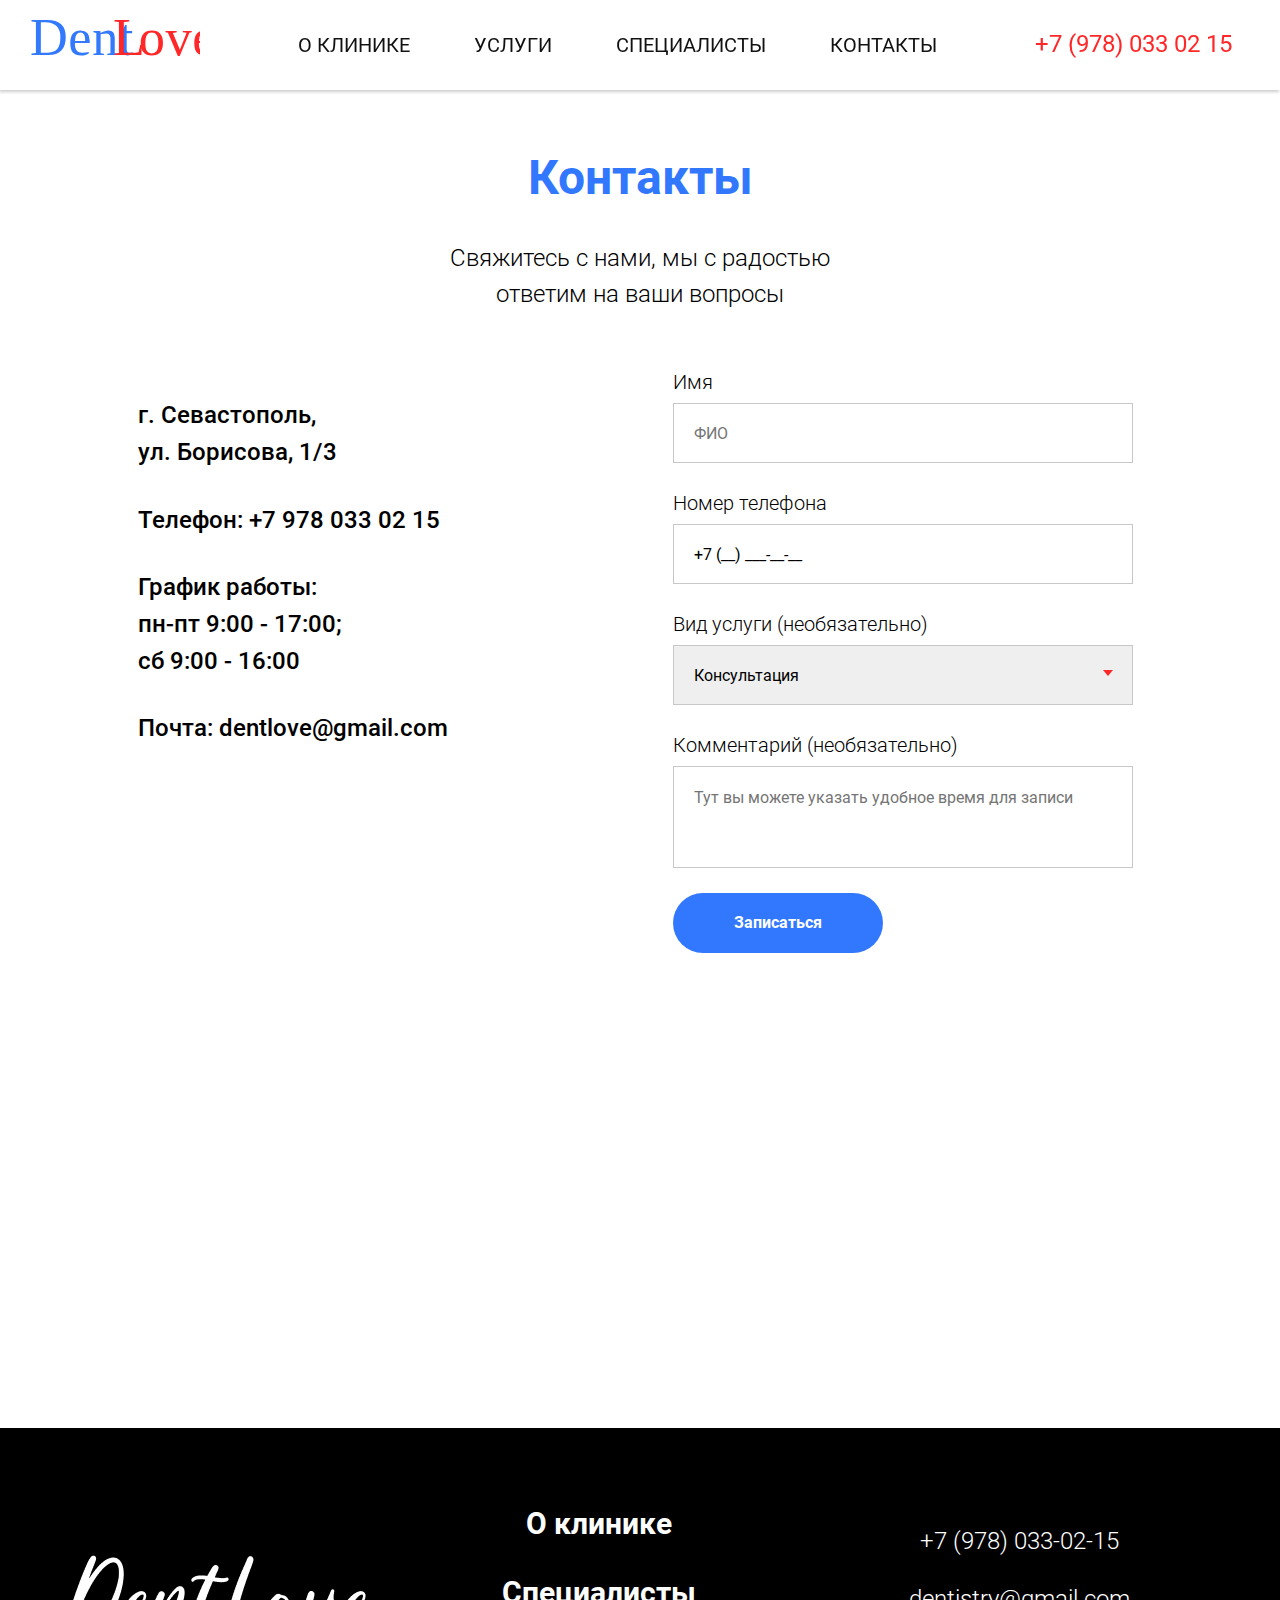
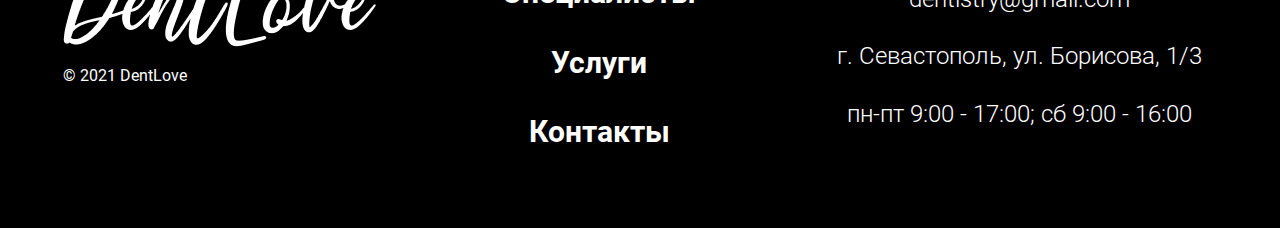
==== contacts.html @ bcb6f421 "добавить страницу с контактами" ====
<!DOCTYPE html>
<html lang="ru">
<head>
  <meta charset="UTF-8">
  <meta http-equiv="X-UA-Compatible" content="IE=edge">
  <meta name="viewport" content="width=device-width, initial-scale=1.0">
  <link rel="shortcut icon" href="./img/favicon.ico" type="image/x-icon">
  <link rel="stylesheet" href="./css/contacts.min.css">
  <title>DentLove</title>
</head>
<body>
  <header class="header">
    <div class="container">
      <div class="logo">
        <a href="./index.html">
          <img class="logo__img" src="./img/logo.svg" alt="ДентЛав логотип">
       </a>
      </div>
      <nav class="navbar">
        <ul class="navbar__list">
          <li class="navbar__item">
            <a class="navbar__link" href="#">О клинике</a>
          </li>
          <li class="navbar__item">
            <a class="navbar__link" href="#">Услуги</a>
          </li>
          <li class="navbar__item">
            <a class="navbar__link" href="./specialist.html">Специалисты</a>
          </li>
          <li class="navbar__item">
            <a class="navbar__link" href="#">Контакты</a>
          </li>
        </ul>
      </nav>
      <div class="phone">
        <a class="phone__link" href="tel:+79780330215">+7 (978) 033 02 15</a>
      </div>
    </div>
  </header>
  <div class="hamburger-menu">
    <input id="menu__toggle" type="checkbox" />
    <label class="menu__btn" for="menu__toggle">
      <span></span>
    </label>

    <ul class="menu__box">
      <li>
        <a class="menu__item" href="#">О клинике</a>
      </li>
      <li>
        <a class="menu__item" href="#">Услуги</a>
      </li>
      <li>
        <a class="menu__item" href="./specialist.html">Специалисты</a>
      </li>
      <li>
        <a class="menu__item" href="#">Контакты</a>
      </li>
    </ul>
  </div>
  <main>
    <section class="contacts">
      <h2 class="section-header contacts__header">Контакты</h2>
      <p class="contacts__description">Свяжитесь с нами, мы с радостью ответим на ваши вопросы</p>

      <div class="container contacts__container">
        <div class="contacts__card card">
          <address class="card__item card__item--address">г. Севастополь, ул. Борисова, 1/3</address>
          <a class="card__item" href="tel:+79780330215">Телефон: +7&nbsp;978&nbsp;033&nbsp;02&nbsp;15</a>
          <p class="card__item card__item--work-time">График работы: пн-пт 9:00 - 17:00; сб 9:00 - 16:00</p>
          <a class="card__item" href="mailto:dentlove@gmail.com">Почта: dentlove@gmail.com</a>
        </div>

        <form action="" class="contacts__form form">
          <label class="form__label">
            Имя

            <input type="text" placeholder="ФИО" class="form__input">
          </label>
          <label class="form__label">
            Номер телефона

            <input
              value="+7 (__) ___-__-__"
              pattern="^\+7(\s+)?\(?(17|25|29|33|44)\)?(\s+)?[0-9]{3}-?[0-9]{2}-?[0-9]{2}$"
              placeholder="Телефон"
              type="tel"
              class="form__input"
            >
          </label>
          <label class="form__label">
            Вид услуги (необязательно)

            <div class="form__input--select__wrapp">
              <select class="form__input form__input--select" name="" id="">
                <option value="">Консультация</option>
                <option value="">Приём терапевта</option>
                <option value="">Удаление зубов</option>
                <option value="">Реставрация зубов</option>
                <option value="">Имплантация зубов</option>
                <option value="">Другое</option>
              </select>
            </div>
          </label>

          <label class="form__label">
            Комментарий (необязательно)

            <textarea placeholder="Тут вы можете указать удобное время для записи" class="form__input form__input--textarea" name="" id="" cols="30" rows="10"></textarea>
          </label>

         <input class="form__submit" type="submit" value="Записаться">
        </form>
      </div>
    </section>

    <div class="map" id="map"></div>
  </main>
  <footer class="footer">
    <div class="footer__logo-container">
      <img class="footer__logo" src="./img/logo-footer.png" alt="">
      <p class="footer__watermark">© 2021 DentLove</p>
    </div>
    <div>
      <nav class="footer__navigation">
        <ul class="footer__navigation-list">
          <li class="footer__navigation-item">
            <a class="footer__navigation-link" href="#">О клинике</a>
          </li>
          <li class="footer__navigation-item">
            <a class="footer__navigation-link" href="./specialist.html">Специалисты</a>
          </li>
          <li class="footer__navigation-item">
            <a class="footer__navigation-link" href="#">Услуги</a>
          </li>
          <li class="footer__navigation-item">
            <a class="footer__navigation-link" href="#">Контакты</a>
          </li>
        </ul>
      </nav>
    </div>
    <div class="footer__contacts-wrapp">
      <a class="footer__contacts-item" href="tel:+79780330215">+7 (978) 033-02-15</a>
      <a class="footer__contacts-item" href="mailto:dentistry@gmail.com">dentistry@gmail.com</a>
      <address class="footer__contacts-item">г. Севастополь, ул. Борисова, 1/3</address>
      <p class="footer__contacts-item">пн-пт 9:00 - 17:00; сб 9:00 - 16:00</p>
    </div>
  </footer>

  <script src="https://api-maps.yandex.ru/2.1/?lang=ru_RU&amp;apikey=d7c8ce9f-a564-4fa6-8f87-3961be836d9d " type="text/javascript"></script>
  <script type="text/javascript">
    var myMap;

// Дождёмся загрузки API и готовности DOM.
    ymaps.ready(init);

    function init () {
        myMap = new ymaps.Map('map', {
            center: [44.589979, 33.505116],
            zoom: 10,
            controls: [],
        }, {
            searchControlProvider: 'yandex#search'
        });
      }
  </script>
</body>
</html>
---- css/contacts.min.css ----
html{line-height:1.15;-webkit-text-size-adjust:100%}body{margin:0}main{display:block}h1{font-size:2em;margin:0.67em 0}hr{-webkit-box-sizing:content-box;box-sizing:content-box;height:0;overflow:visible}pre{font-family:monospace, monospace;font-size:1em}a{background-color:transparent}abbr[title]{border-bottom:none;text-decoration:underline;-webkit-text-decoration:underline dotted;text-decoration:underline dotted}b,strong{font-weight:bolder}code,kbd,samp{font-family:monospace, monospace;font-size:1em}small{font-size:80%}sub,sup{font-size:75%;line-height:0;position:relative;vertical-align:baseline}sub{bottom:-0.25em}sup{top:-0.5em}img{border-style:none}button,input,optgroup,select,textarea{font-family:inherit;font-size:100%;line-height:1.15;margin:0}button,input{overflow:visible}button,select{text-transform:none}button,[type="button"],[type="reset"],[type="submit"]{-webkit-appearance:button}button::-moz-focus-inner,[type="button"]::-moz-focus-inner,[type="reset"]::-moz-focus-inner,[type="submit"]::-moz-focus-inner{border-style:none;padding:0}button:-moz-focusring,[type="button"]:-moz-focusring,[type="reset"]:-moz-focusring,[type="submit"]:-moz-focusring{outline:1px dotted ButtonText}fieldset{padding:0.35em 0.75em 0.625em}legend{-webkit-box-sizing:border-box;box-sizing:border-box;color:inherit;display:table;max-width:100%;padding:0;white-space:normal}progress{vertical-align:baseline}textarea{overflow:auto}[type="checkbox"],[type="radio"]{-webkit-box-sizing:border-box;box-sizing:border-box;padding:0}[type="number"]::-webkit-inner-spin-button,[type="number"]::-webkit-outer-spin-button{height:auto}[type="search"]{-webkit-appearance:textfield;outline-offset:-2px}[type="search"]::-webkit-search-decoration{-webkit-appearance:none}::-webkit-file-upload-button{-webkit-appearance:button;font:inherit}details{display:block}summary{display:list-item}template{display:none}[hidden]{display:none}@font-face{font-family:'Roboto';src:url("../fonts/Roboto-MediumItalic.eot");src:local("Roboto Medium Italic"),local("Roboto-MediumItalic"),url("../fonts/Roboto-MediumItalic.eot?#iefix") format("embedded-opentype"),url("../fonts/Roboto-MediumItalic.woff") format("woff"),url("../fonts/Roboto-MediumItalic.ttf") format("truetype");font-weight:500;font-style:italic}@font-face{font-family:'Roboto';src:url("../fonts/Roboto-Italic.eot");src:local("Roboto Italic"),local("Roboto-Italic"),url("../fonts/Roboto-Italic.eot?#iefix") format("embedded-opentype"),url("../fonts/Roboto-Italic.woff") format("woff"),url("../fonts/Roboto-Italic.ttf") format("truetype");font-weight:normal;font-style:italic}@font-face{font-family:'Roboto';src:url("../fonts/Roboto-Bold.eot");src:local("Roboto Bold"),local("Roboto-Bold"),url("../fonts/Roboto-Bold.eot?#iefix") format("embedded-opentype"),url("../fonts/Roboto-Bold.woff") format("woff"),url("../fonts/Roboto-Bold.ttf") format("truetype");font-weight:bold;font-style:normal}@font-face{font-family:'Roboto';src:url("../fonts/Roboto-Regular.eot");src:local("Roboto"),local("Roboto-Regular"),url("../fonts/Roboto-Regular.eot?#iefix") format("embedded-opentype"),url("../fonts/Roboto-Regular.woff") format("woff"),url("../fonts/Roboto-Regular.ttf") format("truetype");font-weight:normal;font-style:normal}@font-face{font-family:'Roboto';src:url("../fonts/Roboto-Medium.eot");src:local("Roboto Medium"),local("Roboto-Medium"),url("../fonts/Roboto-Medium.eot?#iefix") format("embedded-opentype"),url("../fonts/Roboto-Medium.woff") format("woff"),url("../fonts/Roboto-Medium.ttf") format("truetype");font-weight:500;font-style:normal}@font-face{font-family:'Roboto';src:url("../fonts/Roboto-BoldItalic.eot");src:local("Roboto Bold Italic"),local("Roboto-BoldItalic"),url("../fonts/Roboto-BoldItalic.eot?#iefix") format("embedded-opentype"),url("../fonts/Roboto-BoldItalic.woff") format("woff"),url("../fonts/Roboto-BoldItalic.ttf") format("truetype");font-weight:bold;font-style:italic}@font-face{font-family:'Roboto';src:url("../fonts/Roboto-ThinItalic.eot");src:local("Roboto Thin Italic"),local("Roboto-ThinItalic"),url("../fonts/Roboto-ThinItalic.eot?#iefix") format("embedded-opentype"),url("../fonts/Roboto-ThinItalic.woff") format("woff"),url("../fonts/Roboto-ThinItalic.ttf") format("truetype");font-weight:100;font-style:italic}@font-face{font-family:'Roboto';src:url("../fonts/Roboto-Black.eot");src:local("Roboto Black"),local("Roboto-Black"),url("../fonts/Roboto-Black.eot?#iefix") format("embedded-opentype"),url("../fonts/Roboto-Black.woff") format("woff"),url("../fonts/Roboto-Black.ttf") format("truetype");font-weight:900;font-style:normal}@font-face{font-family:'Roboto';src:url("../fonts/Roboto-Light.eot");src:local("Roboto Light"),local("Roboto-Light"),url("../fonts/Roboto-Light.eot?#iefix") format("embedded-opentype"),url("../fonts/Roboto-Light.woff") format("woff"),url("../fonts/Roboto-Light.ttf") format("truetype");font-weight:300;font-style:normal}@font-face{font-family:'Roboto';src:url("../fonts/Roboto-LightItalic.eot");src:local("Roboto Light Italic"),local("Roboto-LightItalic"),url("../fonts/Roboto-LightItalic.eot?#iefix") format("embedded-opentype"),url("../fonts/Roboto-LightItalic.woff") format("woff"),url("../fonts/Roboto-LightItalic.ttf") format("truetype");font-weight:300;font-style:italic}@font-face{font-family:'Roboto';src:url("../fonts/Roboto-BlackItalic.eot");src:local("Roboto Black Italic"),local("Roboto-BlackItalic"),url("../fonts/Roboto-BlackItalic.eot?#iefix") format("embedded-opentype"),url("../fonts/Roboto-BlackItalic.woff") format("woff"),url("../fonts/Roboto-BlackItalic.ttf") format("truetype");font-weight:900;font-style:italic}@font-face{font-family:'Roboto';src:url("../fonts/Roboto-Thin.eot");src:local("Roboto Thin"),local("Roboto-Thin"),url("../fonts/Roboto-Thin.eot?#iefix") format("embedded-opentype"),url("../fonts/Roboto-Thin.woff") format("woff"),url("../fonts/Roboto-Thin.ttf") format("truetype");font-weight:100;font-style:normal}body{font-family:'Roboto', sans-serif}*{-webkit-box-sizing:border-box;box-sizing:border-box}.container{max-width:1220px;margin:auto}.section-header{font-size:48px;text-align:center;margin:0}@media (max-width: 400px){.section-header{font-size:40px}}.header{position:fixed;top:0;background-color:#fff;width:100%;height:90px;padding:0 10px;-webkit-box-shadow:-1px 2px 3px rgba(0,0,0,0.2);box-shadow:-1px 2px 3px rgba(0,0,0,0.2);z-index:100}.header .container{display:-webkit-box;display:-ms-flexbox;display:flex;-webkit-box-align:center;-ms-flex-align:center;align-items:center;-webkit-box-pack:justify;-ms-flex-pack:justify;justify-content:space-between;height:100%}.hamburger-menu{display:none}.logo__img{width:170px}.navbar{max-width:640px;width:100%;margin:0px 10px}.navbar__list{padding:0;display:-webkit-box;display:-ms-flexbox;display:flex;list-style:none;-webkit-box-pack:justify;-ms-flex-pack:justify;justify-content:space-between}.navbar__link{color:#111111;font-size:20px;text-transform:uppercase;text-decoration:none}.navbar__link:hover{-webkit-transition:color .2s;transition:color .2s;color:#ff2727}.phone{min-width:215px}.phone__link{text-decoration:none;font-size:24px;color:#ff2727}@media (max-width: 940px){.header .navbar__link{font-size:18px}.header .phone{text-align:center}.header .phone__link{font-size:18px}}@media (max-width: 860px){.header{display:none}.hamburger-menu{display:block;z-index:100}#menu__toggle{opacity:0}#menu__toggle:checked ~ .menu__btn>span{-webkit-transform:rotate(45deg);transform:rotate(45deg)}#menu__toggle:checked ~ .menu__btn>span::before{top:0;-webkit-transform:rotate(0);transform:rotate(0)}#menu__toggle:checked ~ .menu__btn>span::after{top:0;-webkit-transform:rotate(90deg);transform:rotate(90deg)}#menu__toggle:checked ~ .menu__box{visibility:visible;left:0}.menu__btn{display:-webkit-box;display:-ms-flexbox;display:flex;-webkit-box-align:center;-ms-flex-align:center;align-items:center;-webkit-box-pack:center;-ms-flex-pack:center;justify-content:center;position:fixed;top:20px;left:20px;width:40px;height:40px;cursor:pointer;z-index:101;background-color:#f5f5f5;border-radius:100%}.menu__btn>span,.menu__btn>span::before,.menu__btn>span::after{display:block;position:absolute;width:22px;height:2px;background-color:#616161;-webkit-transition-duration:.25s;transition-duration:.25s}.menu__btn>span::before{content:'';top:-8px}.menu__btn>span::after{content:'';top:8px}.menu__box{display:block;position:fixed;visibility:hidden;top:0;left:-100%;width:300px;height:100%;margin:0;padding:80px 0;list-style:none;background-color:#f5f5f5;-webkit-box-shadow:1px 0px 6px rgba(0,0,0,0.2);box-shadow:1px 0px 6px rgba(0,0,0,0.2);-webkit-transition-duration:.25s;transition-duration:.25s;z-index:100}.menu__item{display:block;padding:12px 24px;color:#333;font-family:'Roboto', sans-serif;font-size:20px;font-weight:600;text-decoration:none;-webkit-transition-duration:.25s;transition-duration:.25s}.menu__item:hover{color:#ff2727}}.contacts{padding-top:150px;padding-bottom:90px}.contacts__header{color:#3278ff}.contacts__description{text-align:center;max-width:400px;font-weight:300;font-size:24px;line-height:1.5;margin:35px auto}.contacts__container{display:-webkit-box;display:-ms-flexbox;display:flex;-ms-flex-pack:distribute;justify-content:space-around;-ms-flex-wrap:wrap;flex-wrap:wrap;margin-top:55px}.contacts .card{max-width:330px;padding:0px 10px}.contacts .card__item{text-decoration:none;color:#000;font-weight:500;font-style:normal;line-height:1.55;font-size:24px;display:block;margin-top:30px}.contacts .card__item--address{max-width:200px}.contacts .card__item--work-time{max-width:210px}.contacts .form{display:-webkit-box;display:-ms-flexbox;display:flex;-webkit-box-orient:vertical;-webkit-box-direction:normal;-ms-flex-direction:column;flex-direction:column;max-width:460px;width:100%;margin-left:20px;margin-right:20px}.contacts .form__label{display:-webkit-box;display:-ms-flexbox;display:flex;-webkit-box-orient:vertical;-webkit-box-direction:normal;-ms-flex-direction:column;flex-direction:column;margin-bottom:25px;font-size:20px;line-height:1.55;font-weight:300}.contacts .form__input{height:60px;padding:0 20px;font-size:16px;line-height:1.33;width:100%;border:1px solid #c7c7c7;margin-top:5px}.contacts .form__input:focus{outline-color:#3278ff}.contacts .form__input--select{cursor:pointer;-webkit-appearance:none;-moz-appearance:none;appearance:none}.contacts .form__input--select__wrapp{width:100%;position:relative}.contacts .form__input--select__wrapp::after{content:' ';width:0;height:0;border-style:solid;border-width:6px 5px 0 5px;border-color:#000 transparent transparent transparent;position:absolute;right:20px;top:0;bottom:0;margin:auto;pointer-events:none;border-top-color:#ff2727}.contacts .form__input--textarea{height:102px;resize:none;padding:20px}.contacts .form__submit{height:60px;border:0 none;font-size:16px;padding-left:60px;padding-right:60px;font-weight:700;width:210px;cursor:pointer;margin:0;outline-color:#ff2727;color:#ffffff;background-color:#3278ff;border-radius:30px}.contacts .form__submit:hover{-webkit-transition:all .5s ease;transition:all .5s ease;background-color:#266dfc}@media (max-width: 860px){.contacts{padding-top:60px}}@media (max-width: 827px){.contacts .card{display:-webkit-box;display:-ms-flexbox;display:flex;-webkit-box-orient:vertical;-webkit-box-direction:normal;-ms-flex-direction:column;flex-direction:column;-webkit-box-align:center;-ms-flex-align:center;align-items:center;-webkit-box-pack:center;-ms-flex-pack:center;justify-content:center;margin-bottom:30px}.contacts .card__item{margin-top:12px}}@media (max-width: 410px){.contacts{padding-bottom:60px}.contacts .card__item{font-size:22px;text-align:center}.contacts .card__item--address{max-width:185px}.contacts .card__item--work-time{max-width:200px}.contacts .form__label{font-size:18px}.contacts .form__submit{width:100%}}.map{width:100%;height:385px}.enroll{padding-top:90px;padding-bottom:90px;background-color:#3278ff;display:-webkit-box;display:-ms-flexbox;display:flex;-webkit-box-orient:vertical;-webkit-box-direction:normal;-ms-flex-direction:column;flex-direction:column;-webkit-box-pack:center;-ms-flex-pack:center;justify-content:center;-webkit-box-align:center;-ms-flex-align:center;align-items:center}.enroll .section-header{color:white}.enroll__description{color:white;display:inline-block;max-width:550px;font-size:24px;font-weight:300;line-height:1.5;text-align:center}.enroll__form{display:-webkit-box;display:-ms-flexbox;display:flex;-webkit-box-align:center;-ms-flex-align:center;align-items:center;-webkit-box-orient:vertical;-webkit-box-direction:normal;-ms-flex-direction:column;flex-direction:column;-webkit-box-pack:center;-ms-flex-pack:center;justify-content:center;margin-top:30px}.enroll__form-item{margin-bottom:25px;width:100%;padding:20px 20px 20px 20px;border:none;width:880px}.enroll__form-item:focus{outline-color:#ff2727}.enroll__form-item::-webkit-input-placeholder{color:#B3B3B3}.enroll__form-item:-ms-input-placeholder{color:#B3B3B3}.enroll__form-item::-ms-input-placeholder{color:#B3B3B3}.enroll__form-item::placeholder{color:#B3B3B3}.enroll__form__select{cursor:pointer;position:relative;-webkit-appearance:none;-moz-appearance:none;appearance:none;margin:0}.enroll__form__select-wrapp{width:100%;position:relative;margin-bottom:20px}.enroll__form__select-wrapp::after{content:' ';width:0;height:0;border-style:solid;border-width:6px 5px 0 5px;border-color:#000 transparent transparent transparent;position:absolute;right:20px;top:0;bottom:0;margin:auto;pointer-events:none;border-top-color:#ff2727}.enroll__form__textarea{resize:none}.enroll__form__submit{color:#ffffff;background-color:#ff2727;width:200px;height:60px;display:-webkit-box;display:-ms-flexbox;display:flex;-webkit-box-align:center;-ms-flex-align:center;align-items:center;-webkit-box-pack:center;-ms-flex-pack:center;justify-content:center;border:none;border-radius:7px;font-weight:700;cursor:pointer;margin:20px 0}.enroll__form__police{font-size:18px;font-weight:300;color:#fff;line-height:1.55;display:inline-block;width:600px;text-align:center}@media (max-width: 930px){.enroll__description{font-size:20px}.enroll__form{padding:0 30px}.enroll__form-item{width:100%}}@media (max-width: 670px){.enroll__form{max-width:100%}.enroll__form__police{display:inline;padding:0 20px;text-align:center;width:100%}}@media (max-width: 530px){.enroll{padding-top:40px;padding-bottom:40px}.enroll__description{font-size:18px;text-align:center;padding:0 20px}.enroll__form__police{font-size:16px}.enroll__form__submit{width:100%}}.footer{min-height:400px;width:100%;background-color:#000;color:#fff;display:-webkit-box;display:-ms-flexbox;display:flex;-webkit-box-align:center;-ms-flex-align:center;align-items:center;-ms-flex-pack:distribute;justify-content:space-around;-ms-flex-wrap:wrap;flex-wrap:wrap;padding:30px 0}.footer__navigation-list{padding:0;list-style:none;font-size:30px;font-weight:700;text-align:center}.footer__navigation-link{text-decoration:none;color:#fff}.footer__navigation-item{margin-bottom:35px}.footer__navigation-item:last-child{margin-bottom:0px}.footer__contacts-wrapp{display:-webkit-box;display:-ms-flexbox;display:flex;-webkit-box-orient:vertical;-webkit-box-direction:normal;-ms-flex-direction:column;flex-direction:column;-webkit-box-align:center;-ms-flex-align:center;align-items:center;-webkit-box-pack:center;-ms-flex-pack:center;justify-content:center}.footer__contacts-item{margin:15px;color:#fff;text-decoration:none;font-size:24px;font-weight:300;font-style:normal}@media (max-width: 940px){.footer{-webkit-box-orient:vertical;-webkit-box-direction:reverse;-ms-flex-direction:column-reverse;flex-direction:column-reverse}.footer__logo-container{text-align:center}.footer__logo{width:300px}}@media (max-width: 430px){.footer__contacts-item{text-align:center;font-size:20px}.footer__navigation-list{font-size:25px;margin:20px 0}.footer__logo{width:100%;padding:0 20px;padding-top:20px}}
/*# sourceMappingURL=contacts.min.css.map */
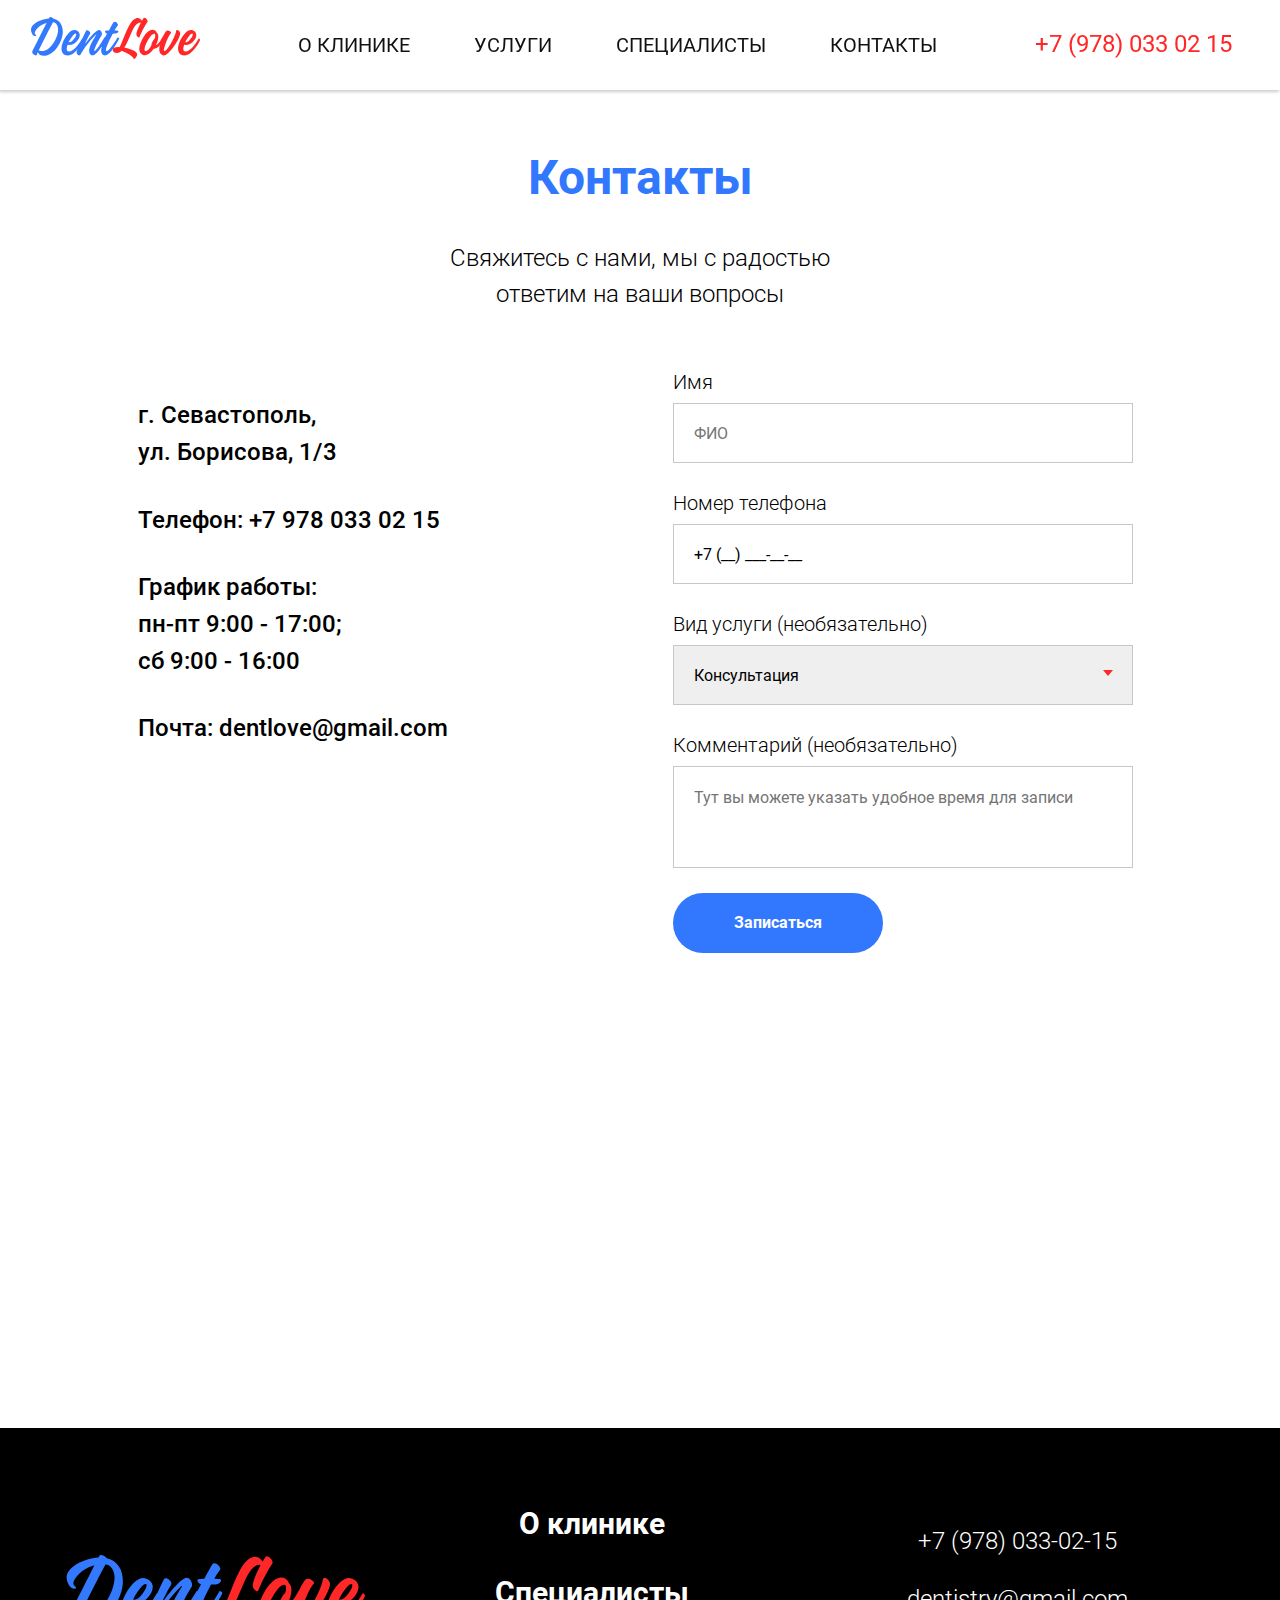
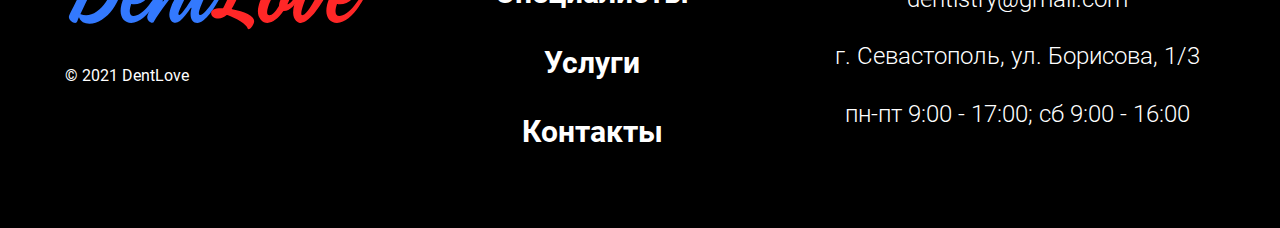
==== commit f3848d29: "поменять логотип" ====
--- a/contacts.html
+++ b/contacts.html
@@ -6,7 +6,7 @@
   <meta name="viewport" content="width=device-width, initial-scale=1.0">
   <link rel="shortcut icon" href="./img/favicon.ico" type="image/x-icon">
   <link rel="stylesheet" href="./css/contacts.min.css">
-  <title>DentLove</title>
+  <title>Контакты</title>
 </head>
 <body>
   <header class="header">
@@ -19,16 +19,16 @@
       <nav class="navbar">
         <ul class="navbar__list">
           <li class="navbar__item">
-            <a class="navbar__link" href="#">О клинике</a>
+            <a class="navbar__link" href="./service.html#about-us">О клинике</a>
           </li>
           <li class="navbar__item">
-            <a class="navbar__link" href="#">Услуги</a>
+            <a class="navbar__link" href="./service.html">Услуги</a>
           </li>
           <li class="navbar__item">
             <a class="navbar__link" href="./specialist.html">Специалисты</a>
           </li>
           <li class="navbar__item">
-            <a class="navbar__link" href="#">Контакты</a>
+            <a class="navbar__link" href="./contacts.html">Контакты</a>
           </li>
         </ul>
       </nav>
@@ -45,16 +45,16 @@
 
     <ul class="menu__box">
       <li>
-        <a class="menu__item" href="#">О клинике</a>
+        <a class="menu__item" href="./service.html#about-us">О клинике</a>
       </li>
       <li>
-        <a class="menu__item" href="#">Услуги</a>
+        <a class="menu__item" href="./service.html">Услуги</a>
       </li>
       <li>
         <a class="menu__item" href="./specialist.html">Специалисты</a>
       </li>
       <li>
-        <a class="menu__item" href="#">Контакты</a>
+        <a class="menu__item" href="./contacts.html">Контакты</a>
       </li>
     </ul>
   </div>
@@ -118,23 +118,23 @@
   </main>
   <footer class="footer">
     <div class="footer__logo-container">
-      <img class="footer__logo" src="./img/logo-footer.png" alt="">
+      <img class="footer__logo" src="./img/logo.svg" alt="">
       <p class="footer__watermark">© 2021 DentLove</p>
     </div>
     <div>
       <nav class="footer__navigation">
         <ul class="footer__navigation-list">
           <li class="footer__navigation-item">
-            <a class="footer__navigation-link" href="#">О клинике</a>
+            <a class="footer__navigation-link" href="./service.html#about-us">О клинике</a>
           </li>
           <li class="footer__navigation-item">
             <a class="footer__navigation-link" href="./specialist.html">Специалисты</a>
           </li>
           <li class="footer__navigation-item">
-            <a class="footer__navigation-link" href="#">Услуги</a>
+            <a class="footer__navigation-link" href="./service.html">Услуги</a>
           </li>
           <li class="footer__navigation-item">
-            <a class="footer__navigation-link" href="#">Контакты</a>
+            <a class="footer__navigation-link" href="./contacts.html">Контакты</a>
           </li>
         </ul>
       </nav>
--- a/css/contacts.min.css
+++ b/css/contacts.min.css
@@ -1,2 +1,2 @@
-html{line-height:1.15;-webkit-text-size-adjust:100%}body{margin:0}main{display:block}h1{font-size:2em;margin:0.67em 0}hr{-webkit-box-sizing:content-box;box-sizing:content-box;height:0;overflow:visible}pre{font-family:monospace, monospace;font-size:1em}a{background-color:transparent}abbr[title]{border-bottom:none;text-decoration:underline;-webkit-text-decoration:underline dotted;text-decoration:underline dotted}b,strong{font-weight:bolder}code,kbd,samp{font-family:monospace, monospace;font-size:1em}small{font-size:80%}sub,sup{font-size:75%;line-height:0;position:relative;vertical-align:baseline}sub{bottom:-0.25em}sup{top:-0.5em}img{border-style:none}button,input,optgroup,select,textarea{font-family:inherit;font-size:100%;line-height:1.15;margin:0}button,input{overflow:visible}button,select{text-transform:none}button,[type="button"],[type="reset"],[type="submit"]{-webkit-appearance:button}button::-moz-focus-inner,[type="button"]::-moz-focus-inner,[type="reset"]::-moz-focus-inner,[type="submit"]::-moz-focus-inner{border-style:none;padding:0}button:-moz-focusring,[type="button"]:-moz-focusring,[type="reset"]:-moz-focusring,[type="submit"]:-moz-focusring{outline:1px dotted ButtonText}fieldset{padding:0.35em 0.75em 0.625em}legend{-webkit-box-sizing:border-box;box-sizing:border-box;color:inherit;display:table;max-width:100%;padding:0;white-space:normal}progress{vertical-align:baseline}textarea{overflow:auto}[type="checkbox"],[type="radio"]{-webkit-box-sizing:border-box;box-sizing:border-box;padding:0}[type="number"]::-webkit-inner-spin-button,[type="number"]::-webkit-outer-spin-button{height:auto}[type="search"]{-webkit-appearance:textfield;outline-offset:-2px}[type="search"]::-webkit-search-decoration{-webkit-appearance:none}::-webkit-file-upload-button{-webkit-appearance:button;font:inherit}details{display:block}summary{display:list-item}template{display:none}[hidden]{display:none}@font-face{font-family:'Roboto';src:url("../fonts/Roboto-MediumItalic.eot");src:local("Roboto Medium Italic"),local("Roboto-MediumItalic"),url("../fonts/Roboto-MediumItalic.eot?#iefix") format("embedded-opentype"),url("../fonts/Roboto-MediumItalic.woff") format("woff"),url("../fonts/Roboto-MediumItalic.ttf") format("truetype");font-weight:500;font-style:italic}@font-face{font-family:'Roboto';src:url("../fonts/Roboto-Italic.eot");src:local("Roboto Italic"),local("Roboto-Italic"),url("../fonts/Roboto-Italic.eot?#iefix") format("embedded-opentype"),url("../fonts/Roboto-Italic.woff") format("woff"),url("../fonts/Roboto-Italic.ttf") format("truetype");font-weight:normal;font-style:italic}@font-face{font-family:'Roboto';src:url("../fonts/Roboto-Bold.eot");src:local("Roboto Bold"),local("Roboto-Bold"),url("../fonts/Roboto-Bold.eot?#iefix") format("embedded-opentype"),url("../fonts/Roboto-Bold.woff") format("woff"),url("../fonts/Roboto-Bold.ttf") format("truetype");font-weight:bold;font-style:normal}@font-face{font-family:'Roboto';src:url("../fonts/Roboto-Regular.eot");src:local("Roboto"),local("Roboto-Regular"),url("../fonts/Roboto-Regular.eot?#iefix") format("embedded-opentype"),url("../fonts/Roboto-Regular.woff") format("woff"),url("../fonts/Roboto-Regular.ttf") format("truetype");font-weight:normal;font-style:normal}@font-face{font-family:'Roboto';src:url("../fonts/Roboto-Medium.eot");src:local("Roboto Medium"),local("Roboto-Medium"),url("../fonts/Roboto-Medium.eot?#iefix") format("embedded-opentype"),url("../fonts/Roboto-Medium.woff") format("woff"),url("../fonts/Roboto-Medium.ttf") format("truetype");font-weight:500;font-style:normal}@font-face{font-family:'Roboto';src:url("../fonts/Roboto-BoldItalic.eot");src:local("Roboto Bold Italic"),local("Roboto-BoldItalic"),url("../fonts/Roboto-BoldItalic.eot?#iefix") format("embedded-opentype"),url("../fonts/Roboto-BoldItalic.woff") format("woff"),url("../fonts/Roboto-BoldItalic.ttf") format("truetype");font-weight:bold;font-style:italic}@font-face{font-family:'Roboto';src:url("../fonts/Roboto-ThinItalic.eot");src:local("Roboto Thin Italic"),local("Roboto-ThinItalic"),url("../fonts/Roboto-ThinItalic.eot?#iefix") format("embedded-opentype"),url("../fonts/Roboto-ThinItalic.woff") format("woff"),url("../fonts/Roboto-ThinItalic.ttf") format("truetype");font-weight:100;font-style:italic}@font-face{font-family:'Roboto';src:url("../fonts/Roboto-Black.eot");src:local("Roboto Black"),local("Roboto-Black"),url("../fonts/Roboto-Black.eot?#iefix") format("embedded-opentype"),url("../fonts/Roboto-Black.woff") format("woff"),url("../fonts/Roboto-Black.ttf") format("truetype");font-weight:900;font-style:normal}@font-face{font-family:'Roboto';src:url("../fonts/Roboto-Light.eot");src:local("Roboto Light"),local("Roboto-Light"),url("../fonts/Roboto-Light.eot?#iefix") format("embedded-opentype"),url("../fonts/Roboto-Light.woff") format("woff"),url("../fonts/Roboto-Light.ttf") format("truetype");font-weight:300;font-style:normal}@font-face{font-family:'Roboto';src:url("../fonts/Roboto-LightItalic.eot");src:local("Roboto Light Italic"),local("Roboto-LightItalic"),url("../fonts/Roboto-LightItalic.eot?#iefix") format("embedded-opentype"),url("../fonts/Roboto-LightItalic.woff") format("woff"),url("../fonts/Roboto-LightItalic.ttf") format("truetype");font-weight:300;font-style:italic}@font-face{font-family:'Roboto';src:url("../fonts/Roboto-BlackItalic.eot");src:local("Roboto Black Italic"),local("Roboto-BlackItalic"),url("../fonts/Roboto-BlackItalic.eot?#iefix") format("embedded-opentype"),url("../fonts/Roboto-BlackItalic.woff") format("woff"),url("../fonts/Roboto-BlackItalic.ttf") format("truetype");font-weight:900;font-style:italic}@font-face{font-family:'Roboto';src:url("../fonts/Roboto-Thin.eot");src:local("Roboto Thin"),local("Roboto-Thin"),url("../fonts/Roboto-Thin.eot?#iefix") format("embedded-opentype"),url("../fonts/Roboto-Thin.woff") format("woff"),url("../fonts/Roboto-Thin.ttf") format("truetype");font-weight:100;font-style:normal}body{font-family:'Roboto', sans-serif}*{-webkit-box-sizing:border-box;box-sizing:border-box}.container{max-width:1220px;margin:auto}.section-header{font-size:48px;text-align:center;margin:0}@media (max-width: 400px){.section-header{font-size:40px}}.header{position:fixed;top:0;background-color:#fff;width:100%;height:90px;padding:0 10px;-webkit-box-shadow:-1px 2px 3px rgba(0,0,0,0.2);box-shadow:-1px 2px 3px rgba(0,0,0,0.2);z-index:100}.header .container{display:-webkit-box;display:-ms-flexbox;display:flex;-webkit-box-align:center;-ms-flex-align:center;align-items:center;-webkit-box-pack:justify;-ms-flex-pack:justify;justify-content:space-between;height:100%}.hamburger-menu{display:none}.logo__img{width:170px}.navbar{max-width:640px;width:100%;margin:0px 10px}.navbar__list{padding:0;display:-webkit-box;display:-ms-flexbox;display:flex;list-style:none;-webkit-box-pack:justify;-ms-flex-pack:justify;justify-content:space-between}.navbar__link{color:#111111;font-size:20px;text-transform:uppercase;text-decoration:none}.navbar__link:hover{-webkit-transition:color .2s;transition:color .2s;color:#ff2727}.phone{min-width:215px}.phone__link{text-decoration:none;font-size:24px;color:#ff2727}@media (max-width: 940px){.header .navbar__link{font-size:18px}.header .phone{text-align:center}.header .phone__link{font-size:18px}}@media (max-width: 860px){.header{display:none}.hamburger-menu{display:block;z-index:100}#menu__toggle{opacity:0}#menu__toggle:checked ~ .menu__btn>span{-webkit-transform:rotate(45deg);transform:rotate(45deg)}#menu__toggle:checked ~ .menu__btn>span::before{top:0;-webkit-transform:rotate(0);transform:rotate(0)}#menu__toggle:checked ~ .menu__btn>span::after{top:0;-webkit-transform:rotate(90deg);transform:rotate(90deg)}#menu__toggle:checked ~ .menu__box{visibility:visible;left:0}.menu__btn{display:-webkit-box;display:-ms-flexbox;display:flex;-webkit-box-align:center;-ms-flex-align:center;align-items:center;-webkit-box-pack:center;-ms-flex-pack:center;justify-content:center;position:fixed;top:20px;left:20px;width:40px;height:40px;cursor:pointer;z-index:101;background-color:#f5f5f5;border-radius:100%}.menu__btn>span,.menu__btn>span::before,.menu__btn>span::after{display:block;position:absolute;width:22px;height:2px;background-color:#616161;-webkit-transition-duration:.25s;transition-duration:.25s}.menu__btn>span::before{content:'';top:-8px}.menu__btn>span::after{content:'';top:8px}.menu__box{display:block;position:fixed;visibility:hidden;top:0;left:-100%;width:300px;height:100%;margin:0;padding:80px 0;list-style:none;background-color:#f5f5f5;-webkit-box-shadow:1px 0px 6px rgba(0,0,0,0.2);box-shadow:1px 0px 6px rgba(0,0,0,0.2);-webkit-transition-duration:.25s;transition-duration:.25s;z-index:100}.menu__item{display:block;padding:12px 24px;color:#333;font-family:'Roboto', sans-serif;font-size:20px;font-weight:600;text-decoration:none;-webkit-transition-duration:.25s;transition-duration:.25s}.menu__item:hover{color:#ff2727}}.contacts{padding-top:150px;padding-bottom:90px}.contacts__header{color:#3278ff}.contacts__description{text-align:center;max-width:400px;font-weight:300;font-size:24px;line-height:1.5;margin:35px auto}.contacts__container{display:-webkit-box;display:-ms-flexbox;display:flex;-ms-flex-pack:distribute;justify-content:space-around;-ms-flex-wrap:wrap;flex-wrap:wrap;margin-top:55px}.contacts .card{max-width:330px;padding:0px 10px}.contacts .card__item{text-decoration:none;color:#000;font-weight:500;font-style:normal;line-height:1.55;font-size:24px;display:block;margin-top:30px}.contacts .card__item--address{max-width:200px}.contacts .card__item--work-time{max-width:210px}.contacts .form{display:-webkit-box;display:-ms-flexbox;display:flex;-webkit-box-orient:vertical;-webkit-box-direction:normal;-ms-flex-direction:column;flex-direction:column;max-width:460px;width:100%;margin-left:20px;margin-right:20px}.contacts .form__label{display:-webkit-box;display:-ms-flexbox;display:flex;-webkit-box-orient:vertical;-webkit-box-direction:normal;-ms-flex-direction:column;flex-direction:column;margin-bottom:25px;font-size:20px;line-height:1.55;font-weight:300}.contacts .form__input{height:60px;padding:0 20px;font-size:16px;line-height:1.33;width:100%;border:1px solid #c7c7c7;margin-top:5px}.contacts .form__input:focus{outline-color:#3278ff}.contacts .form__input--select{cursor:pointer;-webkit-appearance:none;-moz-appearance:none;appearance:none}.contacts .form__input--select__wrapp{width:100%;position:relative}.contacts .form__input--select__wrapp::after{content:' ';width:0;height:0;border-style:solid;border-width:6px 5px 0 5px;border-color:#000 transparent transparent transparent;position:absolute;right:20px;top:0;bottom:0;margin:auto;pointer-events:none;border-top-color:#ff2727}.contacts .form__input--textarea{height:102px;resize:none;padding:20px}.contacts .form__submit{height:60px;border:0 none;font-size:16px;padding-left:60px;padding-right:60px;font-weight:700;width:210px;cursor:pointer;margin:0;outline-color:#ff2727;color:#ffffff;background-color:#3278ff;border-radius:30px}.contacts .form__submit:hover{-webkit-transition:all .5s ease;transition:all .5s ease;background-color:#266dfc}@media (max-width: 860px){.contacts{padding-top:60px}}@media (max-width: 827px){.contacts .card{display:-webkit-box;display:-ms-flexbox;display:flex;-webkit-box-orient:vertical;-webkit-box-direction:normal;-ms-flex-direction:column;flex-direction:column;-webkit-box-align:center;-ms-flex-align:center;align-items:center;-webkit-box-pack:center;-ms-flex-pack:center;justify-content:center;margin-bottom:30px}.contacts .card__item{margin-top:12px}}@media (max-width: 410px){.contacts{padding-bottom:60px}.contacts .card__item{font-size:22px;text-align:center}.contacts .card__item--address{max-width:185px}.contacts .card__item--work-time{max-width:200px}.contacts .form__label{font-size:18px}.contacts .form__submit{width:100%}}.map{width:100%;height:385px}.enroll{padding-top:90px;padding-bottom:90px;background-color:#3278ff;display:-webkit-box;display:-ms-flexbox;display:flex;-webkit-box-orient:vertical;-webkit-box-direction:normal;-ms-flex-direction:column;flex-direction:column;-webkit-box-pack:center;-ms-flex-pack:center;justify-content:center;-webkit-box-align:center;-ms-flex-align:center;align-items:center}.enroll .section-header{color:white}.enroll__description{color:white;display:inline-block;max-width:550px;font-size:24px;font-weight:300;line-height:1.5;text-align:center}.enroll__form{display:-webkit-box;display:-ms-flexbox;display:flex;-webkit-box-align:center;-ms-flex-align:center;align-items:center;-webkit-box-orient:vertical;-webkit-box-direction:normal;-ms-flex-direction:column;flex-direction:column;-webkit-box-pack:center;-ms-flex-pack:center;justify-content:center;margin-top:30px}.enroll__form-item{margin-bottom:25px;width:100%;padding:20px 20px 20px 20px;border:none;width:880px}.enroll__form-item:focus{outline-color:#ff2727}.enroll__form-item::-webkit-input-placeholder{color:#B3B3B3}.enroll__form-item:-ms-input-placeholder{color:#B3B3B3}.enroll__form-item::-ms-input-placeholder{color:#B3B3B3}.enroll__form-item::placeholder{color:#B3B3B3}.enroll__form__select{cursor:pointer;position:relative;-webkit-appearance:none;-moz-appearance:none;appearance:none;margin:0}.enroll__form__select-wrapp{width:100%;position:relative;margin-bottom:20px}.enroll__form__select-wrapp::after{content:' ';width:0;height:0;border-style:solid;border-width:6px 5px 0 5px;border-color:#000 transparent transparent transparent;position:absolute;right:20px;top:0;bottom:0;margin:auto;pointer-events:none;border-top-color:#ff2727}.enroll__form__textarea{resize:none}.enroll__form__submit{color:#ffffff;background-color:#ff2727;width:200px;height:60px;display:-webkit-box;display:-ms-flexbox;display:flex;-webkit-box-align:center;-ms-flex-align:center;align-items:center;-webkit-box-pack:center;-ms-flex-pack:center;justify-content:center;border:none;border-radius:7px;font-weight:700;cursor:pointer;margin:20px 0}.enroll__form__police{font-size:18px;font-weight:300;color:#fff;line-height:1.55;display:inline-block;width:600px;text-align:center}@media (max-width: 930px){.enroll__description{font-size:20px}.enroll__form{padding:0 30px}.enroll__form-item{width:100%}}@media (max-width: 670px){.enroll__form{max-width:100%}.enroll__form__police{display:inline;padding:0 20px;text-align:center;width:100%}}@media (max-width: 530px){.enroll{padding-top:40px;padding-bottom:40px}.enroll__description{font-size:18px;text-align:center;padding:0 20px}.enroll__form__police{font-size:16px}.enroll__form__submit{width:100%}}.footer{min-height:400px;width:100%;background-color:#000;color:#fff;display:-webkit-box;display:-ms-flexbox;display:flex;-webkit-box-align:center;-ms-flex-align:center;align-items:center;-ms-flex-pack:distribute;justify-content:space-around;-ms-flex-wrap:wrap;flex-wrap:wrap;padding:30px 0}.footer__navigation-list{padding:0;list-style:none;font-size:30px;font-weight:700;text-align:center}.footer__navigation-link{text-decoration:none;color:#fff}.footer__navigation-item{margin-bottom:35px}.footer__navigation-item:last-child{margin-bottom:0px}.footer__contacts-wrapp{display:-webkit-box;display:-ms-flexbox;display:flex;-webkit-box-orient:vertical;-webkit-box-direction:normal;-ms-flex-direction:column;flex-direction:column;-webkit-box-align:center;-ms-flex-align:center;align-items:center;-webkit-box-pack:center;-ms-flex-pack:center;justify-content:center}.footer__contacts-item{margin:15px;color:#fff;text-decoration:none;font-size:24px;font-weight:300;font-style:normal}@media (max-width: 940px){.footer{-webkit-box-orient:vertical;-webkit-box-direction:reverse;-ms-flex-direction:column-reverse;flex-direction:column-reverse}.footer__logo-container{text-align:center}.footer__logo{width:300px}}@media (max-width: 430px){.footer__contacts-item{text-align:center;font-size:20px}.footer__navigation-list{font-size:25px;margin:20px 0}.footer__logo{width:100%;padding:0 20px;padding-top:20px}}
+html{line-height:1.15;-webkit-text-size-adjust:100%}body{margin:0}main{display:block}h1{font-size:2em;margin:0.67em 0}hr{-webkit-box-sizing:content-box;box-sizing:content-box;height:0;overflow:visible}pre{font-family:monospace, monospace;font-size:1em}a{background-color:transparent}abbr[title]{border-bottom:none;text-decoration:underline;-webkit-text-decoration:underline dotted;text-decoration:underline dotted}b,strong{font-weight:bolder}code,kbd,samp{font-family:monospace, monospace;font-size:1em}small{font-size:80%}sub,sup{font-size:75%;line-height:0;position:relative;vertical-align:baseline}sub{bottom:-0.25em}sup{top:-0.5em}img{border-style:none}button,input,optgroup,select,textarea{font-family:inherit;font-size:100%;line-height:1.15;margin:0}button,input{overflow:visible}button,select{text-transform:none}button,[type="button"],[type="reset"],[type="submit"]{-webkit-appearance:button}button::-moz-focus-inner,[type="button"]::-moz-focus-inner,[type="reset"]::-moz-focus-inner,[type="submit"]::-moz-focus-inner{border-style:none;padding:0}button:-moz-focusring,[type="button"]:-moz-focusring,[type="reset"]:-moz-focusring,[type="submit"]:-moz-focusring{outline:1px dotted ButtonText}fieldset{padding:0.35em 0.75em 0.625em}legend{-webkit-box-sizing:border-box;box-sizing:border-box;color:inherit;display:table;max-width:100%;padding:0;white-space:normal}progress{vertical-align:baseline}textarea{overflow:auto}[type="checkbox"],[type="radio"]{-webkit-box-sizing:border-box;box-sizing:border-box;padding:0}[type="number"]::-webkit-inner-spin-button,[type="number"]::-webkit-outer-spin-button{height:auto}[type="search"]{-webkit-appearance:textfield;outline-offset:-2px}[type="search"]::-webkit-search-decoration{-webkit-appearance:none}::-webkit-file-upload-button{-webkit-appearance:button;font:inherit}details{display:block}summary{display:list-item}template{display:none}[hidden]{display:none}@font-face{font-family:'Roboto';src:url("../fonts/Roboto-MediumItalic.eot");src:local("Roboto Medium Italic"),local("Roboto-MediumItalic"),url("../fonts/Roboto-MediumItalic.eot?#iefix") format("embedded-opentype"),url("../fonts/Roboto-MediumItalic.woff") format("woff"),url("../fonts/Roboto-MediumItalic.ttf") format("truetype");font-weight:500;font-style:italic}@font-face{font-family:'Roboto';src:url("../fonts/Roboto-Italic.eot");src:local("Roboto Italic"),local("Roboto-Italic"),url("../fonts/Roboto-Italic.eot?#iefix") format("embedded-opentype"),url("../fonts/Roboto-Italic.woff") format("woff"),url("../fonts/Roboto-Italic.ttf") format("truetype");font-weight:normal;font-style:italic}@font-face{font-family:'Roboto';src:url("../fonts/Roboto-Bold.eot");src:local("Roboto Bold"),local("Roboto-Bold"),url("../fonts/Roboto-Bold.eot?#iefix") format("embedded-opentype"),url("../fonts/Roboto-Bold.woff") format("woff"),url("../fonts/Roboto-Bold.ttf") format("truetype");font-weight:bold;font-style:normal}@font-face{font-family:'Roboto';src:url("../fonts/Roboto-Regular.eot");src:local("Roboto"),local("Roboto-Regular"),url("../fonts/Roboto-Regular.eot?#iefix") format("embedded-opentype"),url("../fonts/Roboto-Regular.woff") format("woff"),url("../fonts/Roboto-Regular.ttf") format("truetype");font-weight:normal;font-style:normal}@font-face{font-family:'Roboto';src:url("../fonts/Roboto-Medium.eot");src:local("Roboto Medium"),local("Roboto-Medium"),url("../fonts/Roboto-Medium.eot?#iefix") format("embedded-opentype"),url("../fonts/Roboto-Medium.woff") format("woff"),url("../fonts/Roboto-Medium.ttf") format("truetype");font-weight:500;font-style:normal}@font-face{font-family:'Roboto';src:url("../fonts/Roboto-BoldItalic.eot");src:local("Roboto Bold Italic"),local("Roboto-BoldItalic"),url("../fonts/Roboto-BoldItalic.eot?#iefix") format("embedded-opentype"),url("../fonts/Roboto-BoldItalic.woff") format("woff"),url("../fonts/Roboto-BoldItalic.ttf") format("truetype");font-weight:bold;font-style:italic}@font-face{font-family:'Roboto';src:url("../fonts/Roboto-ThinItalic.eot");src:local("Roboto Thin Italic"),local("Roboto-ThinItalic"),url("../fonts/Roboto-ThinItalic.eot?#iefix") format("embedded-opentype"),url("../fonts/Roboto-ThinItalic.woff") format("woff"),url("../fonts/Roboto-ThinItalic.ttf") format("truetype");font-weight:100;font-style:italic}@font-face{font-family:'Roboto';src:url("../fonts/Roboto-Black.eot");src:local("Roboto Black"),local("Roboto-Black"),url("../fonts/Roboto-Black.eot?#iefix") format("embedded-opentype"),url("../fonts/Roboto-Black.woff") format("woff"),url("../fonts/Roboto-Black.ttf") format("truetype");font-weight:900;font-style:normal}@font-face{font-family:'Roboto';src:url("../fonts/Roboto-Light.eot");src:local("Roboto Light"),local("Roboto-Light"),url("../fonts/Roboto-Light.eot?#iefix") format("embedded-opentype"),url("../fonts/Roboto-Light.woff") format("woff"),url("../fonts/Roboto-Light.ttf") format("truetype");font-weight:300;font-style:normal}@font-face{font-family:'Roboto';src:url("../fonts/Roboto-LightItalic.eot");src:local("Roboto Light Italic"),local("Roboto-LightItalic"),url("../fonts/Roboto-LightItalic.eot?#iefix") format("embedded-opentype"),url("../fonts/Roboto-LightItalic.woff") format("woff"),url("../fonts/Roboto-LightItalic.ttf") format("truetype");font-weight:300;font-style:italic}@font-face{font-family:'Roboto';src:url("../fonts/Roboto-BlackItalic.eot");src:local("Roboto Black Italic"),local("Roboto-BlackItalic"),url("../fonts/Roboto-BlackItalic.eot?#iefix") format("embedded-opentype"),url("../fonts/Roboto-BlackItalic.woff") format("woff"),url("../fonts/Roboto-BlackItalic.ttf") format("truetype");font-weight:900;font-style:italic}@font-face{font-family:'Roboto';src:url("../fonts/Roboto-Thin.eot");src:local("Roboto Thin"),local("Roboto-Thin"),url("../fonts/Roboto-Thin.eot?#iefix") format("embedded-opentype"),url("../fonts/Roboto-Thin.woff") format("woff"),url("../fonts/Roboto-Thin.ttf") format("truetype");font-weight:100;font-style:normal}body{font-family:'Roboto', sans-serif}*{-webkit-box-sizing:border-box;box-sizing:border-box}.container{max-width:1220px;margin:auto}.section-header{font-size:48px;text-align:center;margin:0}@media (max-width: 400px){.section-header{font-size:40px}}.header{position:fixed;top:0;background-color:#fff;width:100%;height:90px;padding:0 10px;-webkit-box-shadow:-1px 2px 3px rgba(0,0,0,0.2);box-shadow:-1px 2px 3px rgba(0,0,0,0.2);z-index:100}.header .container{display:-webkit-box;display:-ms-flexbox;display:flex;-webkit-box-align:center;-ms-flex-align:center;align-items:center;-webkit-box-pack:justify;-ms-flex-pack:justify;justify-content:space-between;height:100%}.hamburger-menu{display:none}.logo__img{width:170px}.navbar{max-width:640px;width:100%;margin:0px 10px}.navbar__list{padding:0;display:-webkit-box;display:-ms-flexbox;display:flex;list-style:none;-webkit-box-pack:justify;-ms-flex-pack:justify;justify-content:space-between}.navbar__link{color:#111111;font-size:20px;text-transform:uppercase;text-decoration:none}.navbar__link:hover{-webkit-transition:color .2s;transition:color .2s;color:#ff2727}.phone{min-width:215px}.phone__link{text-decoration:none;font-size:24px;color:#ff2727}@media (max-width: 940px){.header .navbar__link{font-size:18px}.header .phone{text-align:center}.header .phone__link{font-size:18px}}@media (max-width: 860px){.header{display:none}.hamburger-menu{display:block;z-index:100}#menu__toggle{opacity:0}#menu__toggle:checked ~ .menu__btn>span{-webkit-transform:rotate(45deg);transform:rotate(45deg)}#menu__toggle:checked ~ .menu__btn>span::before{top:0;-webkit-transform:rotate(0);transform:rotate(0)}#menu__toggle:checked ~ .menu__btn>span::after{top:0;-webkit-transform:rotate(90deg);transform:rotate(90deg)}#menu__toggle:checked ~ .menu__box{visibility:visible;left:0}.menu__btn{display:-webkit-box;display:-ms-flexbox;display:flex;-webkit-box-align:center;-ms-flex-align:center;align-items:center;-webkit-box-pack:center;-ms-flex-pack:center;justify-content:center;position:fixed;top:20px;left:20px;width:40px;height:40px;cursor:pointer;z-index:101;background-color:#f5f5f5;border-radius:100%}.menu__btn>span,.menu__btn>span::before,.menu__btn>span::after{display:block;position:absolute;width:22px;height:2px;background-color:#616161;-webkit-transition-duration:.25s;transition-duration:.25s}.menu__btn>span::before{content:'';top:-8px}.menu__btn>span::after{content:'';top:8px}.menu__box{display:block;position:fixed;visibility:hidden;top:0;left:-100%;width:300px;height:100%;margin:0;padding:80px 0;list-style:none;background-color:#f5f5f5;-webkit-box-shadow:1px 0px 6px rgba(0,0,0,0.2);box-shadow:1px 0px 6px rgba(0,0,0,0.2);-webkit-transition-duration:.25s;transition-duration:.25s;z-index:100}.menu__item{display:block;padding:12px 24px;color:#333;font-family:'Roboto', sans-serif;font-size:20px;font-weight:600;text-decoration:none;-webkit-transition-duration:.25s;transition-duration:.25s}.menu__item:hover{color:#ff2727}}.contacts{padding-top:150px;padding-bottom:90px}.contacts__header{color:#3278ff}.contacts__description{text-align:center;max-width:400px;font-weight:300;font-size:24px;line-height:1.5;margin:35px auto}.contacts__container{display:-webkit-box;display:-ms-flexbox;display:flex;-ms-flex-pack:distribute;justify-content:space-around;-ms-flex-wrap:wrap;flex-wrap:wrap;margin-top:55px}.contacts .card{max-width:330px;padding:0px 10px}.contacts .card__item{text-decoration:none;color:#000;font-weight:500;font-style:normal;line-height:1.55;font-size:24px;display:block;margin-top:30px}.contacts .card__item--address{max-width:200px}.contacts .card__item--work-time{max-width:210px}.contacts .form{display:-webkit-box;display:-ms-flexbox;display:flex;-webkit-box-orient:vertical;-webkit-box-direction:normal;-ms-flex-direction:column;flex-direction:column;max-width:460px;width:100%;margin-left:20px;margin-right:20px}.contacts .form__label{display:-webkit-box;display:-ms-flexbox;display:flex;-webkit-box-orient:vertical;-webkit-box-direction:normal;-ms-flex-direction:column;flex-direction:column;margin-bottom:25px;font-size:20px;line-height:1.55;font-weight:300}.contacts .form__input{height:60px;padding:0 20px;font-size:16px;line-height:1.33;width:100%;border:1px solid #c7c7c7;margin-top:5px}.contacts .form__input:focus{outline-color:#3278ff}.contacts .form__input--select{cursor:pointer;-webkit-appearance:none;-moz-appearance:none;appearance:none}.contacts .form__input--select__wrapp{width:100%;position:relative}.contacts .form__input--select__wrapp::after{content:' ';width:0;height:0;border-style:solid;border-width:6px 5px 0 5px;border-color:#000 transparent transparent transparent;position:absolute;right:20px;top:0;bottom:0;margin:auto;pointer-events:none;border-top-color:#ff2727}.contacts .form__input--textarea{height:102px;resize:none;padding:20px}.contacts .form__submit{height:60px;border:0 none;font-size:16px;padding-left:60px;padding-right:60px;font-weight:700;width:210px;cursor:pointer;margin:0;outline-color:#ff2727;color:#ffffff;background-color:#3278ff;border-radius:30px}.contacts .form__submit:hover{-webkit-transition:all .5s ease;transition:all .5s ease;background-color:#266dfc}@media (max-width: 860px){.contacts{padding-top:60px}}@media (max-width: 827px){.contacts .card{display:-webkit-box;display:-ms-flexbox;display:flex;-webkit-box-orient:vertical;-webkit-box-direction:normal;-ms-flex-direction:column;flex-direction:column;-webkit-box-align:center;-ms-flex-align:center;align-items:center;-webkit-box-pack:center;-ms-flex-pack:center;justify-content:center;margin-bottom:30px}.contacts .card__item{margin-top:12px}}@media (max-width: 410px){.contacts{padding-bottom:60px}.contacts .card__item{font-size:22px;text-align:center}.contacts .card__item--address{max-width:185px}.contacts .card__item--work-time{max-width:200px}.contacts .form__label{font-size:18px}.contacts .form__submit{width:100%}}.map{width:100%;height:385px}.enroll{padding-top:90px;padding-bottom:90px;background-color:#3278ff;display:-webkit-box;display:-ms-flexbox;display:flex;-webkit-box-orient:vertical;-webkit-box-direction:normal;-ms-flex-direction:column;flex-direction:column;-webkit-box-pack:center;-ms-flex-pack:center;justify-content:center;-webkit-box-align:center;-ms-flex-align:center;align-items:center}.enroll .section-header{color:white}.enroll__description{color:white;display:inline-block;max-width:550px;font-size:24px;font-weight:300;line-height:1.5;text-align:center}.enroll__form{display:-webkit-box;display:-ms-flexbox;display:flex;-webkit-box-align:center;-ms-flex-align:center;align-items:center;-webkit-box-orient:vertical;-webkit-box-direction:normal;-ms-flex-direction:column;flex-direction:column;-webkit-box-pack:center;-ms-flex-pack:center;justify-content:center;margin-top:30px}.enroll__form-item{margin-bottom:25px;width:100%;padding:20px 20px 20px 20px;border:none;width:880px}.enroll__form-item:focus{outline-color:#ff2727}.enroll__form-item::-webkit-input-placeholder{color:#B3B3B3}.enroll__form-item:-ms-input-placeholder{color:#B3B3B3}.enroll__form-item::-ms-input-placeholder{color:#B3B3B3}.enroll__form-item::placeholder{color:#B3B3B3}.enroll__form__select{cursor:pointer;position:relative;-webkit-appearance:none;-moz-appearance:none;appearance:none;margin:0}.enroll__form__select-wrapp{width:100%;position:relative;margin-bottom:20px}.enroll__form__select-wrapp::after{content:' ';width:0;height:0;border-style:solid;border-width:6px 5px 0 5px;border-color:#000 transparent transparent transparent;position:absolute;right:20px;top:0;bottom:0;margin:auto;pointer-events:none;border-top-color:#ff2727}.enroll__form__textarea{resize:none}.enroll__form__submit{color:#ffffff;background-color:#ff2727;width:200px;height:60px;display:-webkit-box;display:-ms-flexbox;display:flex;-webkit-box-align:center;-ms-flex-align:center;align-items:center;-webkit-box-pack:center;-ms-flex-pack:center;justify-content:center;border:none;border-radius:7px;font-weight:700;cursor:pointer;margin:20px 0}.enroll__form__police{font-size:18px;font-weight:300;color:#fff;line-height:1.55;display:inline-block;width:600px;text-align:center}@media (max-width: 930px){.enroll__description{font-size:20px}.enroll__form{padding:0 30px}.enroll__form-item{width:100%}}@media (max-width: 670px){.enroll__form{max-width:100%}.enroll__form__police{display:inline;padding:0 20px;text-align:center;width:100%}}@media (max-width: 530px){.enroll{padding-top:40px;padding-bottom:40px}.enroll__description{font-size:18px;text-align:center;padding:0 20px}.enroll__form__police{font-size:16px}.enroll__form__submit{width:100%}}.footer{min-height:400px;width:100%;background-color:#000;color:#fff;display:-webkit-box;display:-ms-flexbox;display:flex;-webkit-box-align:center;-ms-flex-align:center;align-items:center;-ms-flex-pack:distribute;justify-content:space-around;-ms-flex-wrap:wrap;flex-wrap:wrap;padding:30px 0}.footer__logo{width:300px}.footer__navigation-list{padding:0;list-style:none;font-size:30px;font-weight:700;text-align:center}.footer__navigation-link{text-decoration:none;color:#fff}.footer__navigation-item{margin-bottom:35px}.footer__navigation-item:last-child{margin-bottom:0px}.footer__contacts-wrapp{display:-webkit-box;display:-ms-flexbox;display:flex;-webkit-box-orient:vertical;-webkit-box-direction:normal;-ms-flex-direction:column;flex-direction:column;-webkit-box-align:center;-ms-flex-align:center;align-items:center;-webkit-box-pack:center;-ms-flex-pack:center;justify-content:center}.footer__contacts-item{margin:15px;color:#fff;text-decoration:none;font-size:24px;font-weight:300;font-style:normal}@media (max-width: 940px){.footer{-webkit-box-orient:vertical;-webkit-box-direction:reverse;-ms-flex-direction:column-reverse;flex-direction:column-reverse}.footer__logo-container{text-align:center}.footer__logo{width:300px}}@media (max-width: 430px){.footer__contacts-item{text-align:center;font-size:20px}.footer__navigation-list{font-size:25px;margin:20px 0}.footer__logo{width:100%;padding:0 20px;padding-top:20px}}
 /*# sourceMappingURL=contacts.min.css.map */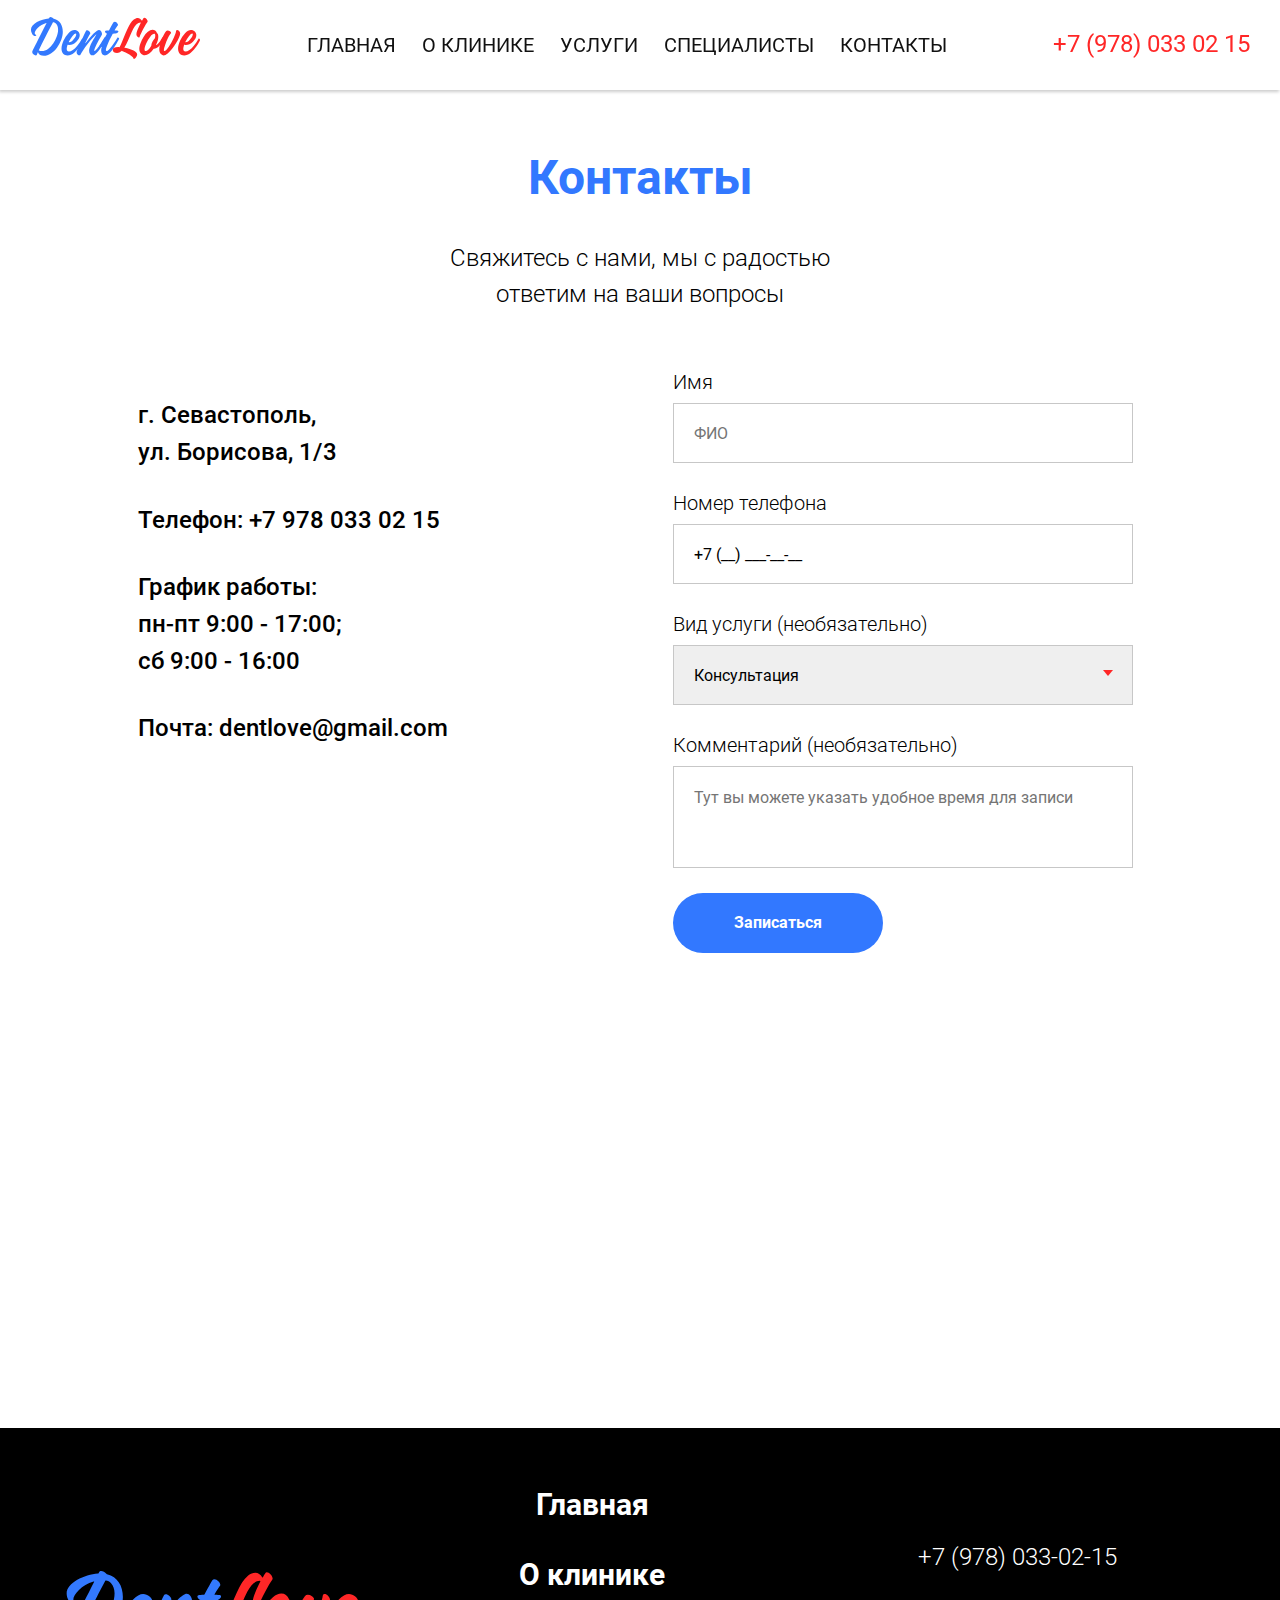
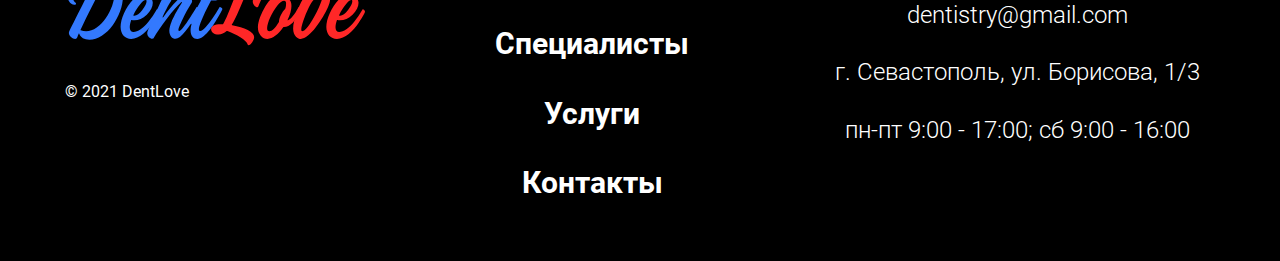
==== commit 42472fa8: "добавляет пункт меню и адаптацию для шапки" ====
--- a/contacts.html
+++ b/contacts.html
@@ -18,6 +18,9 @@
       </div>
       <nav class="navbar">
         <ul class="navbar__list">
+          <li class="navbar__item">
+            <a class="navbar__link" href="./index.html">Главная</a>
+          </li>
           <li class="navbar__item">
             <a class="navbar__link" href="./service.html#about-us">О клинике</a>
           </li>
@@ -44,6 +47,9 @@
     </label>
 
     <ul class="menu__box">
+      <li>
+        <a class="menu__item" href="./index.html">Главная</a>
+      </li>
       <li>
         <a class="menu__item" href="./service.html#about-us">О клинике</a>
       </li>
@@ -125,6 +131,9 @@
       <nav class="footer__navigation">
         <ul class="footer__navigation-list">
           <li class="footer__navigation-item">
+            <a class="footer__navigation-link" href="./index.html">Главная</a>
+          </li>
+          <li class="footer__navigation-item">
             <a class="footer__navigation-link" href="./service.html#about-us">О клинике</a>
           </li>
           <li class="footer__navigation-item">
--- a/css/contacts.min.css
+++ b/css/contacts.min.css
@@ -1,2 +1,2 @@
-html{line-height:1.15;-webkit-text-size-adjust:100%}body{margin:0}main{display:block}h1{font-size:2em;margin:0.67em 0}hr{-webkit-box-sizing:content-box;box-sizing:content-box;height:0;overflow:visible}pre{font-family:monospace, monospace;font-size:1em}a{background-color:transparent}abbr[title]{border-bottom:none;text-decoration:underline;-webkit-text-decoration:underline dotted;text-decoration:underline dotted}b,strong{font-weight:bolder}code,kbd,samp{font-family:monospace, monospace;font-size:1em}small{font-size:80%}sub,sup{font-size:75%;line-height:0;position:relative;vertical-align:baseline}sub{bottom:-0.25em}sup{top:-0.5em}img{border-style:none}button,input,optgroup,select,textarea{font-family:inherit;font-size:100%;line-height:1.15;margin:0}button,input{overflow:visible}button,select{text-transform:none}button,[type="button"],[type="reset"],[type="submit"]{-webkit-appearance:button}button::-moz-focus-inner,[type="button"]::-moz-focus-inner,[type="reset"]::-moz-focus-inner,[type="submit"]::-moz-focus-inner{border-style:none;padding:0}button:-moz-focusring,[type="button"]:-moz-focusring,[type="reset"]:-moz-focusring,[type="submit"]:-moz-focusring{outline:1px dotted ButtonText}fieldset{padding:0.35em 0.75em 0.625em}legend{-webkit-box-sizing:border-box;box-sizing:border-box;color:inherit;display:table;max-width:100%;padding:0;white-space:normal}progress{vertical-align:baseline}textarea{overflow:auto}[type="checkbox"],[type="radio"]{-webkit-box-sizing:border-box;box-sizing:border-box;padding:0}[type="number"]::-webkit-inner-spin-button,[type="number"]::-webkit-outer-spin-button{height:auto}[type="search"]{-webkit-appearance:textfield;outline-offset:-2px}[type="search"]::-webkit-search-decoration{-webkit-appearance:none}::-webkit-file-upload-button{-webkit-appearance:button;font:inherit}details{display:block}summary{display:list-item}template{display:none}[hidden]{display:none}@font-face{font-family:'Roboto';src:url("../fonts/Roboto-MediumItalic.eot");src:local("Roboto Medium Italic"),local("Roboto-MediumItalic"),url("../fonts/Roboto-MediumItalic.eot?#iefix") format("embedded-opentype"),url("../fonts/Roboto-MediumItalic.woff") format("woff"),url("../fonts/Roboto-MediumItalic.ttf") format("truetype");font-weight:500;font-style:italic}@font-face{font-family:'Roboto';src:url("../fonts/Roboto-Italic.eot");src:local("Roboto Italic"),local("Roboto-Italic"),url("../fonts/Roboto-Italic.eot?#iefix") format("embedded-opentype"),url("../fonts/Roboto-Italic.woff") format("woff"),url("../fonts/Roboto-Italic.ttf") format("truetype");font-weight:normal;font-style:italic}@font-face{font-family:'Roboto';src:url("../fonts/Roboto-Bold.eot");src:local("Roboto Bold"),local("Roboto-Bold"),url("../fonts/Roboto-Bold.eot?#iefix") format("embedded-opentype"),url("../fonts/Roboto-Bold.woff") format("woff"),url("../fonts/Roboto-Bold.ttf") format("truetype");font-weight:bold;font-style:normal}@font-face{font-family:'Roboto';src:url("../fonts/Roboto-Regular.eot");src:local("Roboto"),local("Roboto-Regular"),url("../fonts/Roboto-Regular.eot?#iefix") format("embedded-opentype"),url("../fonts/Roboto-Regular.woff") format("woff"),url("../fonts/Roboto-Regular.ttf") format("truetype");font-weight:normal;font-style:normal}@font-face{font-family:'Roboto';src:url("../fonts/Roboto-Medium.eot");src:local("Roboto Medium"),local("Roboto-Medium"),url("../fonts/Roboto-Medium.eot?#iefix") format("embedded-opentype"),url("../fonts/Roboto-Medium.woff") format("woff"),url("../fonts/Roboto-Medium.ttf") format("truetype");font-weight:500;font-style:normal}@font-face{font-family:'Roboto';src:url("../fonts/Roboto-BoldItalic.eot");src:local("Roboto Bold Italic"),local("Roboto-BoldItalic"),url("../fonts/Roboto-BoldItalic.eot?#iefix") format("embedded-opentype"),url("../fonts/Roboto-BoldItalic.woff") format("woff"),url("../fonts/Roboto-BoldItalic.ttf") format("truetype");font-weight:bold;font-style:italic}@font-face{font-family:'Roboto';src:url("../fonts/Roboto-ThinItalic.eot");src:local("Roboto Thin Italic"),local("Roboto-ThinItalic"),url("../fonts/Roboto-ThinItalic.eot?#iefix") format("embedded-opentype"),url("../fonts/Roboto-ThinItalic.woff") format("woff"),url("../fonts/Roboto-ThinItalic.ttf") format("truetype");font-weight:100;font-style:italic}@font-face{font-family:'Roboto';src:url("../fonts/Roboto-Black.eot");src:local("Roboto Black"),local("Roboto-Black"),url("../fonts/Roboto-Black.eot?#iefix") format("embedded-opentype"),url("../fonts/Roboto-Black.woff") format("woff"),url("../fonts/Roboto-Black.ttf") format("truetype");font-weight:900;font-style:normal}@font-face{font-family:'Roboto';src:url("../fonts/Roboto-Light.eot");src:local("Roboto Light"),local("Roboto-Light"),url("../fonts/Roboto-Light.eot?#iefix") format("embedded-opentype"),url("../fonts/Roboto-Light.woff") format("woff"),url("../fonts/Roboto-Light.ttf") format("truetype");font-weight:300;font-style:normal}@font-face{font-family:'Roboto';src:url("../fonts/Roboto-LightItalic.eot");src:local("Roboto Light Italic"),local("Roboto-LightItalic"),url("../fonts/Roboto-LightItalic.eot?#iefix") format("embedded-opentype"),url("../fonts/Roboto-LightItalic.woff") format("woff"),url("../fonts/Roboto-LightItalic.ttf") format("truetype");font-weight:300;font-style:italic}@font-face{font-family:'Roboto';src:url("../fonts/Roboto-BlackItalic.eot");src:local("Roboto Black Italic"),local("Roboto-BlackItalic"),url("../fonts/Roboto-BlackItalic.eot?#iefix") format("embedded-opentype"),url("../fonts/Roboto-BlackItalic.woff") format("woff"),url("../fonts/Roboto-BlackItalic.ttf") format("truetype");font-weight:900;font-style:italic}@font-face{font-family:'Roboto';src:url("../fonts/Roboto-Thin.eot");src:local("Roboto Thin"),local("Roboto-Thin"),url("../fonts/Roboto-Thin.eot?#iefix") format("embedded-opentype"),url("../fonts/Roboto-Thin.woff") format("woff"),url("../fonts/Roboto-Thin.ttf") format("truetype");font-weight:100;font-style:normal}body{font-family:'Roboto', sans-serif}*{-webkit-box-sizing:border-box;box-sizing:border-box}.container{max-width:1220px;margin:auto}.section-header{font-size:48px;text-align:center;margin:0}@media (max-width: 400px){.section-header{font-size:40px}}.header{position:fixed;top:0;background-color:#fff;width:100%;height:90px;padding:0 10px;-webkit-box-shadow:-1px 2px 3px rgba(0,0,0,0.2);box-shadow:-1px 2px 3px rgba(0,0,0,0.2);z-index:100}.header .container{display:-webkit-box;display:-ms-flexbox;display:flex;-webkit-box-align:center;-ms-flex-align:center;align-items:center;-webkit-box-pack:justify;-ms-flex-pack:justify;justify-content:space-between;height:100%}.hamburger-menu{display:none}.logo__img{width:170px}.navbar{max-width:640px;width:100%;margin:0px 10px}.navbar__list{padding:0;display:-webkit-box;display:-ms-flexbox;display:flex;list-style:none;-webkit-box-pack:justify;-ms-flex-pack:justify;justify-content:space-between}.navbar__link{color:#111111;font-size:20px;text-transform:uppercase;text-decoration:none}.navbar__link:hover{-webkit-transition:color .2s;transition:color .2s;color:#ff2727}.phone{min-width:215px}.phone__link{text-decoration:none;font-size:24px;color:#ff2727}@media (max-width: 940px){.header .navbar__link{font-size:18px}.header .phone{text-align:center}.header .phone__link{font-size:18px}}@media (max-width: 860px){.header{display:none}.hamburger-menu{display:block;z-index:100}#menu__toggle{opacity:0}#menu__toggle:checked ~ .menu__btn>span{-webkit-transform:rotate(45deg);transform:rotate(45deg)}#menu__toggle:checked ~ .menu__btn>span::before{top:0;-webkit-transform:rotate(0);transform:rotate(0)}#menu__toggle:checked ~ .menu__btn>span::after{top:0;-webkit-transform:rotate(90deg);transform:rotate(90deg)}#menu__toggle:checked ~ .menu__box{visibility:visible;left:0}.menu__btn{display:-webkit-box;display:-ms-flexbox;display:flex;-webkit-box-align:center;-ms-flex-align:center;align-items:center;-webkit-box-pack:center;-ms-flex-pack:center;justify-content:center;position:fixed;top:20px;left:20px;width:40px;height:40px;cursor:pointer;z-index:101;background-color:#f5f5f5;border-radius:100%}.menu__btn>span,.menu__btn>span::before,.menu__btn>span::after{display:block;position:absolute;width:22px;height:2px;background-color:#616161;-webkit-transition-duration:.25s;transition-duration:.25s}.menu__btn>span::before{content:'';top:-8px}.menu__btn>span::after{content:'';top:8px}.menu__box{display:block;position:fixed;visibility:hidden;top:0;left:-100%;width:300px;height:100%;margin:0;padding:80px 0;list-style:none;background-color:#f5f5f5;-webkit-box-shadow:1px 0px 6px rgba(0,0,0,0.2);box-shadow:1px 0px 6px rgba(0,0,0,0.2);-webkit-transition-duration:.25s;transition-duration:.25s;z-index:100}.menu__item{display:block;padding:12px 24px;color:#333;font-family:'Roboto', sans-serif;font-size:20px;font-weight:600;text-decoration:none;-webkit-transition-duration:.25s;transition-duration:.25s}.menu__item:hover{color:#ff2727}}.contacts{padding-top:150px;padding-bottom:90px}.contacts__header{color:#3278ff}.contacts__description{text-align:center;max-width:400px;font-weight:300;font-size:24px;line-height:1.5;margin:35px auto}.contacts__container{display:-webkit-box;display:-ms-flexbox;display:flex;-ms-flex-pack:distribute;justify-content:space-around;-ms-flex-wrap:wrap;flex-wrap:wrap;margin-top:55px}.contacts .card{max-width:330px;padding:0px 10px}.contacts .card__item{text-decoration:none;color:#000;font-weight:500;font-style:normal;line-height:1.55;font-size:24px;display:block;margin-top:30px}.contacts .card__item--address{max-width:200px}.contacts .card__item--work-time{max-width:210px}.contacts .form{display:-webkit-box;display:-ms-flexbox;display:flex;-webkit-box-orient:vertical;-webkit-box-direction:normal;-ms-flex-direction:column;flex-direction:column;max-width:460px;width:100%;margin-left:20px;margin-right:20px}.contacts .form__label{display:-webkit-box;display:-ms-flexbox;display:flex;-webkit-box-orient:vertical;-webkit-box-direction:normal;-ms-flex-direction:column;flex-direction:column;margin-bottom:25px;font-size:20px;line-height:1.55;font-weight:300}.contacts .form__input{height:60px;padding:0 20px;font-size:16px;line-height:1.33;width:100%;border:1px solid #c7c7c7;margin-top:5px}.contacts .form__input:focus{outline-color:#3278ff}.contacts .form__input--select{cursor:pointer;-webkit-appearance:none;-moz-appearance:none;appearance:none}.contacts .form__input--select__wrapp{width:100%;position:relative}.contacts .form__input--select__wrapp::after{content:' ';width:0;height:0;border-style:solid;border-width:6px 5px 0 5px;border-color:#000 transparent transparent transparent;position:absolute;right:20px;top:0;bottom:0;margin:auto;pointer-events:none;border-top-color:#ff2727}.contacts .form__input--textarea{height:102px;resize:none;padding:20px}.contacts .form__submit{height:60px;border:0 none;font-size:16px;padding-left:60px;padding-right:60px;font-weight:700;width:210px;cursor:pointer;margin:0;outline-color:#ff2727;color:#ffffff;background-color:#3278ff;border-radius:30px}.contacts .form__submit:hover{-webkit-transition:all .5s ease;transition:all .5s ease;background-color:#266dfc}@media (max-width: 860px){.contacts{padding-top:60px}}@media (max-width: 827px){.contacts .card{display:-webkit-box;display:-ms-flexbox;display:flex;-webkit-box-orient:vertical;-webkit-box-direction:normal;-ms-flex-direction:column;flex-direction:column;-webkit-box-align:center;-ms-flex-align:center;align-items:center;-webkit-box-pack:center;-ms-flex-pack:center;justify-content:center;margin-bottom:30px}.contacts .card__item{margin-top:12px}}@media (max-width: 410px){.contacts{padding-bottom:60px}.contacts .card__item{font-size:22px;text-align:center}.contacts .card__item--address{max-width:185px}.contacts .card__item--work-time{max-width:200px}.contacts .form__label{font-size:18px}.contacts .form__submit{width:100%}}.map{width:100%;height:385px}.enroll{padding-top:90px;padding-bottom:90px;background-color:#3278ff;display:-webkit-box;display:-ms-flexbox;display:flex;-webkit-box-orient:vertical;-webkit-box-direction:normal;-ms-flex-direction:column;flex-direction:column;-webkit-box-pack:center;-ms-flex-pack:center;justify-content:center;-webkit-box-align:center;-ms-flex-align:center;align-items:center}.enroll .section-header{color:white}.enroll__description{color:white;display:inline-block;max-width:550px;font-size:24px;font-weight:300;line-height:1.5;text-align:center}.enroll__form{display:-webkit-box;display:-ms-flexbox;display:flex;-webkit-box-align:center;-ms-flex-align:center;align-items:center;-webkit-box-orient:vertical;-webkit-box-direction:normal;-ms-flex-direction:column;flex-direction:column;-webkit-box-pack:center;-ms-flex-pack:center;justify-content:center;margin-top:30px}.enroll__form-item{margin-bottom:25px;width:100%;padding:20px 20px 20px 20px;border:none;width:880px}.enroll__form-item:focus{outline-color:#ff2727}.enroll__form-item::-webkit-input-placeholder{color:#B3B3B3}.enroll__form-item:-ms-input-placeholder{color:#B3B3B3}.enroll__form-item::-ms-input-placeholder{color:#B3B3B3}.enroll__form-item::placeholder{color:#B3B3B3}.enroll__form__select{cursor:pointer;position:relative;-webkit-appearance:none;-moz-appearance:none;appearance:none;margin:0}.enroll__form__select-wrapp{width:100%;position:relative;margin-bottom:20px}.enroll__form__select-wrapp::after{content:' ';width:0;height:0;border-style:solid;border-width:6px 5px 0 5px;border-color:#000 transparent transparent transparent;position:absolute;right:20px;top:0;bottom:0;margin:auto;pointer-events:none;border-top-color:#ff2727}.enroll__form__textarea{resize:none}.enroll__form__submit{color:#ffffff;background-color:#ff2727;width:200px;height:60px;display:-webkit-box;display:-ms-flexbox;display:flex;-webkit-box-align:center;-ms-flex-align:center;align-items:center;-webkit-box-pack:center;-ms-flex-pack:center;justify-content:center;border:none;border-radius:7px;font-weight:700;cursor:pointer;margin:20px 0}.enroll__form__police{font-size:18px;font-weight:300;color:#fff;line-height:1.55;display:inline-block;width:600px;text-align:center}@media (max-width: 930px){.enroll__description{font-size:20px}.enroll__form{padding:0 30px}.enroll__form-item{width:100%}}@media (max-width: 670px){.enroll__form{max-width:100%}.enroll__form__police{display:inline;padding:0 20px;text-align:center;width:100%}}@media (max-width: 530px){.enroll{padding-top:40px;padding-bottom:40px}.enroll__description{font-size:18px;text-align:center;padding:0 20px}.enroll__form__police{font-size:16px}.enroll__form__submit{width:100%}}.footer{min-height:400px;width:100%;background-color:#000;color:#fff;display:-webkit-box;display:-ms-flexbox;display:flex;-webkit-box-align:center;-ms-flex-align:center;align-items:center;-ms-flex-pack:distribute;justify-content:space-around;-ms-flex-wrap:wrap;flex-wrap:wrap;padding:30px 0}.footer__logo{width:300px}.footer__navigation-list{padding:0;list-style:none;font-size:30px;font-weight:700;text-align:center}.footer__navigation-link{text-decoration:none;color:#fff}.footer__navigation-item{margin-bottom:35px}.footer__navigation-item:last-child{margin-bottom:0px}.footer__contacts-wrapp{display:-webkit-box;display:-ms-flexbox;display:flex;-webkit-box-orient:vertical;-webkit-box-direction:normal;-ms-flex-direction:column;flex-direction:column;-webkit-box-align:center;-ms-flex-align:center;align-items:center;-webkit-box-pack:center;-ms-flex-pack:center;justify-content:center}.footer__contacts-item{margin:15px;color:#fff;text-decoration:none;font-size:24px;font-weight:300;font-style:normal}@media (max-width: 940px){.footer{-webkit-box-orient:vertical;-webkit-box-direction:reverse;-ms-flex-direction:column-reverse;flex-direction:column-reverse}.footer__logo-container{text-align:center}.footer__logo{width:300px}}@media (max-width: 430px){.footer__contacts-item{text-align:center;font-size:20px}.footer__navigation-list{font-size:25px;margin:20px 0}.footer__logo{width:100%;padding:0 20px;padding-top:20px}}
+html{line-height:1.15;-webkit-text-size-adjust:100%}body{margin:0}main{display:block}h1{font-size:2em;margin:0.67em 0}hr{-webkit-box-sizing:content-box;box-sizing:content-box;height:0;overflow:visible}pre{font-family:monospace, monospace;font-size:1em}a{background-color:transparent}abbr[title]{border-bottom:none;text-decoration:underline;-webkit-text-decoration:underline dotted;text-decoration:underline dotted}b,strong{font-weight:bolder}code,kbd,samp{font-family:monospace, monospace;font-size:1em}small{font-size:80%}sub,sup{font-size:75%;line-height:0;position:relative;vertical-align:baseline}sub{bottom:-0.25em}sup{top:-0.5em}img{border-style:none}button,input,optgroup,select,textarea{font-family:inherit;font-size:100%;line-height:1.15;margin:0}button,input{overflow:visible}button,select{text-transform:none}button,[type="button"],[type="reset"],[type="submit"]{-webkit-appearance:button}button::-moz-focus-inner,[type="button"]::-moz-focus-inner,[type="reset"]::-moz-focus-inner,[type="submit"]::-moz-focus-inner{border-style:none;padding:0}button:-moz-focusring,[type="button"]:-moz-focusring,[type="reset"]:-moz-focusring,[type="submit"]:-moz-focusring{outline:1px dotted ButtonText}fieldset{padding:0.35em 0.75em 0.625em}legend{-webkit-box-sizing:border-box;box-sizing:border-box;color:inherit;display:table;max-width:100%;padding:0;white-space:normal}progress{vertical-align:baseline}textarea{overflow:auto}[type="checkbox"],[type="radio"]{-webkit-box-sizing:border-box;box-sizing:border-box;padding:0}[type="number"]::-webkit-inner-spin-button,[type="number"]::-webkit-outer-spin-button{height:auto}[type="search"]{-webkit-appearance:textfield;outline-offset:-2px}[type="search"]::-webkit-search-decoration{-webkit-appearance:none}::-webkit-file-upload-button{-webkit-appearance:button;font:inherit}details{display:block}summary{display:list-item}template{display:none}[hidden]{display:none}@font-face{font-family:'Roboto';src:url("../fonts/Roboto-MediumItalic.eot");src:local("Roboto Medium Italic"),local("Roboto-MediumItalic"),url("../fonts/Roboto-MediumItalic.eot?#iefix") format("embedded-opentype"),url("../fonts/Roboto-MediumItalic.woff") format("woff"),url("../fonts/Roboto-MediumItalic.ttf") format("truetype");font-weight:500;font-style:italic}@font-face{font-family:'Roboto';src:url("../fonts/Roboto-Italic.eot");src:local("Roboto Italic"),local("Roboto-Italic"),url("../fonts/Roboto-Italic.eot?#iefix") format("embedded-opentype"),url("../fonts/Roboto-Italic.woff") format("woff"),url("../fonts/Roboto-Italic.ttf") format("truetype");font-weight:normal;font-style:italic}@font-face{font-family:'Roboto';src:url("../fonts/Roboto-Bold.eot");src:local("Roboto Bold"),local("Roboto-Bold"),url("../fonts/Roboto-Bold.eot?#iefix") format("embedded-opentype"),url("../fonts/Roboto-Bold.woff") format("woff"),url("../fonts/Roboto-Bold.ttf") format("truetype");font-weight:bold;font-style:normal}@font-face{font-family:'Roboto';src:url("../fonts/Roboto-Regular.eot");src:local("Roboto"),local("Roboto-Regular"),url("../fonts/Roboto-Regular.eot?#iefix") format("embedded-opentype"),url("../fonts/Roboto-Regular.woff") format("woff"),url("../fonts/Roboto-Regular.ttf") format("truetype");font-weight:normal;font-style:normal}@font-face{font-family:'Roboto';src:url("../fonts/Roboto-Medium.eot");src:local("Roboto Medium"),local("Roboto-Medium"),url("../fonts/Roboto-Medium.eot?#iefix") format("embedded-opentype"),url("../fonts/Roboto-Medium.woff") format("woff"),url("../fonts/Roboto-Medium.ttf") format("truetype");font-weight:500;font-style:normal}@font-face{font-family:'Roboto';src:url("../fonts/Roboto-BoldItalic.eot");src:local("Roboto Bold Italic"),local("Roboto-BoldItalic"),url("../fonts/Roboto-BoldItalic.eot?#iefix") format("embedded-opentype"),url("../fonts/Roboto-BoldItalic.woff") format("woff"),url("../fonts/Roboto-BoldItalic.ttf") format("truetype");font-weight:bold;font-style:italic}@font-face{font-family:'Roboto';src:url("../fonts/Roboto-ThinItalic.eot");src:local("Roboto Thin Italic"),local("Roboto-ThinItalic"),url("../fonts/Roboto-ThinItalic.eot?#iefix") format("embedded-opentype"),url("../fonts/Roboto-ThinItalic.woff") format("woff"),url("../fonts/Roboto-ThinItalic.ttf") format("truetype");font-weight:100;font-style:italic}@font-face{font-family:'Roboto';src:url("../fonts/Roboto-Black.eot");src:local("Roboto Black"),local("Roboto-Black"),url("../fonts/Roboto-Black.eot?#iefix") format("embedded-opentype"),url("../fonts/Roboto-Black.woff") format("woff"),url("../fonts/Roboto-Black.ttf") format("truetype");font-weight:900;font-style:normal}@font-face{font-family:'Roboto';src:url("../fonts/Roboto-Light.eot");src:local("Roboto Light"),local("Roboto-Light"),url("../fonts/Roboto-Light.eot?#iefix") format("embedded-opentype"),url("../fonts/Roboto-Light.woff") format("woff"),url("../fonts/Roboto-Light.ttf") format("truetype");font-weight:300;font-style:normal}@font-face{font-family:'Roboto';src:url("../fonts/Roboto-LightItalic.eot");src:local("Roboto Light Italic"),local("Roboto-LightItalic"),url("../fonts/Roboto-LightItalic.eot?#iefix") format("embedded-opentype"),url("../fonts/Roboto-LightItalic.woff") format("woff"),url("../fonts/Roboto-LightItalic.ttf") format("truetype");font-weight:300;font-style:italic}@font-face{font-family:'Roboto';src:url("../fonts/Roboto-BlackItalic.eot");src:local("Roboto Black Italic"),local("Roboto-BlackItalic"),url("../fonts/Roboto-BlackItalic.eot?#iefix") format("embedded-opentype"),url("../fonts/Roboto-BlackItalic.woff") format("woff"),url("../fonts/Roboto-BlackItalic.ttf") format("truetype");font-weight:900;font-style:italic}@font-face{font-family:'Roboto';src:url("../fonts/Roboto-Thin.eot");src:local("Roboto Thin"),local("Roboto-Thin"),url("../fonts/Roboto-Thin.eot?#iefix") format("embedded-opentype"),url("../fonts/Roboto-Thin.woff") format("woff"),url("../fonts/Roboto-Thin.ttf") format("truetype");font-weight:100;font-style:normal}body{font-family:'Roboto', sans-serif}*{-webkit-box-sizing:border-box;box-sizing:border-box}.container{max-width:1220px;margin:auto}.section-header{font-size:48px;text-align:center;margin:0}@media (max-width: 400px){.section-header{font-size:40px}}.header{position:fixed;top:0;background-color:#fff;width:100%;height:90px;padding:0 10px;-webkit-box-shadow:-1px 2px 3px rgba(0,0,0,0.2);box-shadow:-1px 2px 3px rgba(0,0,0,0.2);z-index:100}.header .container{display:-webkit-box;display:-ms-flexbox;display:flex;-webkit-box-align:center;-ms-flex-align:center;align-items:center;-webkit-box-pack:justify;-ms-flex-pack:justify;justify-content:space-between;height:100%}.hamburger-menu{display:none}.logo__img{width:170px}.navbar{max-width:640px;width:100%;margin:0px 10px}.navbar__list{padding:0;display:-webkit-box;display:-ms-flexbox;display:flex;list-style:none;-webkit-box-pack:justify;-ms-flex-pack:justify;justify-content:space-between}.navbar__link{color:#111111;font-size:20px;text-transform:uppercase;text-decoration:none}.navbar__link:hover{-webkit-transition:color .2s;transition:color .2s;color:#ff2727}.phone{max-width:215px;min-width:155px;text-align:center}.phone__link{text-decoration:none;font-size:24px;color:#ff2727}@media (max-width: 1100px){.header .logo{margin-right:10px}.header .logo__img{width:130px}.header .navbar__link{font-size:18px}.header .phone__link{font-size:18px}}@media (max-width: 860px){.header{display:none}.hamburger-menu{display:block;z-index:100}#menu__toggle{opacity:0}#menu__toggle:checked ~ .menu__btn>span{-webkit-transform:rotate(45deg);transform:rotate(45deg)}#menu__toggle:checked ~ .menu__btn>span::before{top:0;-webkit-transform:rotate(0);transform:rotate(0)}#menu__toggle:checked ~ .menu__btn>span::after{top:0;-webkit-transform:rotate(90deg);transform:rotate(90deg)}#menu__toggle:checked ~ .menu__box{visibility:visible;left:0}.menu__btn{display:-webkit-box;display:-ms-flexbox;display:flex;-webkit-box-align:center;-ms-flex-align:center;align-items:center;-webkit-box-pack:center;-ms-flex-pack:center;justify-content:center;position:fixed;top:20px;left:20px;width:40px;height:40px;cursor:pointer;z-index:101;background-color:#f5f5f5;border-radius:100%}.menu__btn>span,.menu__btn>span::before,.menu__btn>span::after{display:block;position:absolute;width:22px;height:2px;background-color:#616161;-webkit-transition-duration:.25s;transition-duration:.25s}.menu__btn>span::before{content:'';top:-8px}.menu__btn>span::after{content:'';top:8px}.menu__box{display:block;position:fixed;visibility:hidden;top:0;left:-100%;width:300px;height:100%;margin:0;padding:80px 0;list-style:none;background-color:#f5f5f5;-webkit-box-shadow:1px 0px 6px rgba(0,0,0,0.2);box-shadow:1px 0px 6px rgba(0,0,0,0.2);-webkit-transition-duration:.25s;transition-duration:.25s;z-index:100}.menu__item{display:block;padding:12px 24px;color:#333;font-family:'Roboto', sans-serif;font-size:20px;font-weight:600;text-decoration:none;-webkit-transition-duration:.25s;transition-duration:.25s}.menu__item:hover{color:#ff2727}}.contacts{padding-top:150px;padding-bottom:90px}.contacts__header{color:#3278ff}.contacts__description{text-align:center;max-width:400px;font-weight:300;font-size:24px;line-height:1.5;margin:35px auto}.contacts__container{display:-webkit-box;display:-ms-flexbox;display:flex;-ms-flex-pack:distribute;justify-content:space-around;-ms-flex-wrap:wrap;flex-wrap:wrap;margin-top:55px}.contacts .card{max-width:330px;padding:0px 10px}.contacts .card__item{text-decoration:none;color:#000;font-weight:500;font-style:normal;line-height:1.55;font-size:24px;display:block;margin-top:30px}.contacts .card__item--address{max-width:200px}.contacts .card__item--work-time{max-width:210px}.contacts .form{display:-webkit-box;display:-ms-flexbox;display:flex;-webkit-box-orient:vertical;-webkit-box-direction:normal;-ms-flex-direction:column;flex-direction:column;max-width:460px;width:100%;margin-left:20px;margin-right:20px}.contacts .form__label{display:-webkit-box;display:-ms-flexbox;display:flex;-webkit-box-orient:vertical;-webkit-box-direction:normal;-ms-flex-direction:column;flex-direction:column;margin-bottom:25px;font-size:20px;line-height:1.55;font-weight:300}.contacts .form__input{height:60px;padding:0 20px;font-size:16px;line-height:1.33;width:100%;border:1px solid #c7c7c7;margin-top:5px}.contacts .form__input:focus{outline-color:#3278ff}.contacts .form__input--select{cursor:pointer;-webkit-appearance:none;-moz-appearance:none;appearance:none}.contacts .form__input--select__wrapp{width:100%;position:relative}.contacts .form__input--select__wrapp::after{content:' ';width:0;height:0;border-style:solid;border-width:6px 5px 0 5px;border-color:#000 transparent transparent transparent;position:absolute;right:20px;top:0;bottom:0;margin:auto;pointer-events:none;border-top-color:#ff2727}.contacts .form__input--textarea{height:102px;resize:none;padding:20px}.contacts .form__submit{height:60px;border:0 none;font-size:16px;padding-left:60px;padding-right:60px;font-weight:700;width:210px;cursor:pointer;margin:0;outline-color:#ff2727;color:#ffffff;background-color:#3278ff;border-radius:30px}.contacts .form__submit:hover{-webkit-transition:all .5s ease;transition:all .5s ease;background-color:#266dfc}@media (max-width: 860px){.contacts{padding-top:60px}}@media (max-width: 827px){.contacts .card{display:-webkit-box;display:-ms-flexbox;display:flex;-webkit-box-orient:vertical;-webkit-box-direction:normal;-ms-flex-direction:column;flex-direction:column;-webkit-box-align:center;-ms-flex-align:center;align-items:center;-webkit-box-pack:center;-ms-flex-pack:center;justify-content:center;margin-bottom:30px}.contacts .card__item{margin-top:12px}}@media (max-width: 410px){.contacts{padding-bottom:60px}.contacts .card__item{font-size:22px;text-align:center}.contacts .card__item--address{max-width:185px}.contacts .card__item--work-time{max-width:200px}.contacts .form__label{font-size:18px}.contacts .form__submit{width:100%}}.map{width:100%;height:385px}.enroll{padding-top:90px;padding-bottom:90px;background-color:#3278ff;display:-webkit-box;display:-ms-flexbox;display:flex;-webkit-box-orient:vertical;-webkit-box-direction:normal;-ms-flex-direction:column;flex-direction:column;-webkit-box-pack:center;-ms-flex-pack:center;justify-content:center;-webkit-box-align:center;-ms-flex-align:center;align-items:center}.enroll .section-header{color:white}.enroll__description{color:white;display:inline-block;max-width:550px;font-size:24px;font-weight:300;line-height:1.5;text-align:center}.enroll__form{display:-webkit-box;display:-ms-flexbox;display:flex;-webkit-box-align:center;-ms-flex-align:center;align-items:center;-webkit-box-orient:vertical;-webkit-box-direction:normal;-ms-flex-direction:column;flex-direction:column;-webkit-box-pack:center;-ms-flex-pack:center;justify-content:center;margin-top:30px}.enroll__form-item{margin-bottom:25px;width:100%;padding:20px 20px 20px 20px;border:none;width:880px}.enroll__form-item:focus{outline-color:#ff2727}.enroll__form-item::-webkit-input-placeholder{color:#B3B3B3}.enroll__form-item:-ms-input-placeholder{color:#B3B3B3}.enroll__form-item::-ms-input-placeholder{color:#B3B3B3}.enroll__form-item::placeholder{color:#B3B3B3}.enroll__form__select{cursor:pointer;position:relative;-webkit-appearance:none;-moz-appearance:none;appearance:none;margin:0}.enroll__form__select-wrapp{width:100%;position:relative;margin-bottom:20px}.enroll__form__select-wrapp::after{content:' ';width:0;height:0;border-style:solid;border-width:6px 5px 0 5px;border-color:#000 transparent transparent transparent;position:absolute;right:20px;top:0;bottom:0;margin:auto;pointer-events:none;border-top-color:#ff2727}.enroll__form__textarea{resize:none}.enroll__form__submit{color:#ffffff;background-color:#ff2727;width:200px;height:60px;display:-webkit-box;display:-ms-flexbox;display:flex;-webkit-box-align:center;-ms-flex-align:center;align-items:center;-webkit-box-pack:center;-ms-flex-pack:center;justify-content:center;border:none;border-radius:7px;font-weight:700;cursor:pointer;margin:20px 0}.enroll__form__police{font-size:18px;font-weight:300;color:#fff;line-height:1.55;display:inline-block;width:600px;text-align:center}@media (max-width: 930px){.enroll__description{font-size:20px}.enroll__form{padding:0 30px}.enroll__form-item{width:100%}}@media (max-width: 670px){.enroll__form{max-width:100%}.enroll__form__police{display:inline;padding:0 20px;text-align:center;width:100%}}@media (max-width: 530px){.enroll{padding-top:40px;padding-bottom:40px}.enroll__description{font-size:18px;text-align:center;padding:0 20px}.enroll__form__police{font-size:16px}.enroll__form__submit{width:100%}}.footer{min-height:400px;width:100%;background-color:#000;color:#fff;display:-webkit-box;display:-ms-flexbox;display:flex;-webkit-box-align:center;-ms-flex-align:center;align-items:center;-ms-flex-pack:distribute;justify-content:space-around;-ms-flex-wrap:wrap;flex-wrap:wrap;padding:30px 0}.footer__logo{width:300px}.footer__navigation-list{padding:0;list-style:none;font-size:30px;font-weight:700;text-align:center}.footer__navigation-link{text-decoration:none;color:#fff}.footer__navigation-item{margin-bottom:35px}.footer__navigation-item:last-child{margin-bottom:0px}.footer__contacts-wrapp{display:-webkit-box;display:-ms-flexbox;display:flex;-webkit-box-orient:vertical;-webkit-box-direction:normal;-ms-flex-direction:column;flex-direction:column;-webkit-box-align:center;-ms-flex-align:center;align-items:center;-webkit-box-pack:center;-ms-flex-pack:center;justify-content:center}.footer__contacts-item{margin:15px;color:#fff;text-decoration:none;font-size:24px;font-weight:300;font-style:normal}@media (max-width: 940px){.footer{-webkit-box-orient:vertical;-webkit-box-direction:reverse;-ms-flex-direction:column-reverse;flex-direction:column-reverse}.footer__logo-container{text-align:center}.footer__logo{width:300px}}@media (max-width: 430px){.footer__contacts-item{text-align:center;font-size:20px}.footer__navigation-list{font-size:25px;margin:20px 0}.footer__logo{width:100%;padding:0 20px;padding-top:20px}}
 /*# sourceMappingURL=contacts.min.css.map */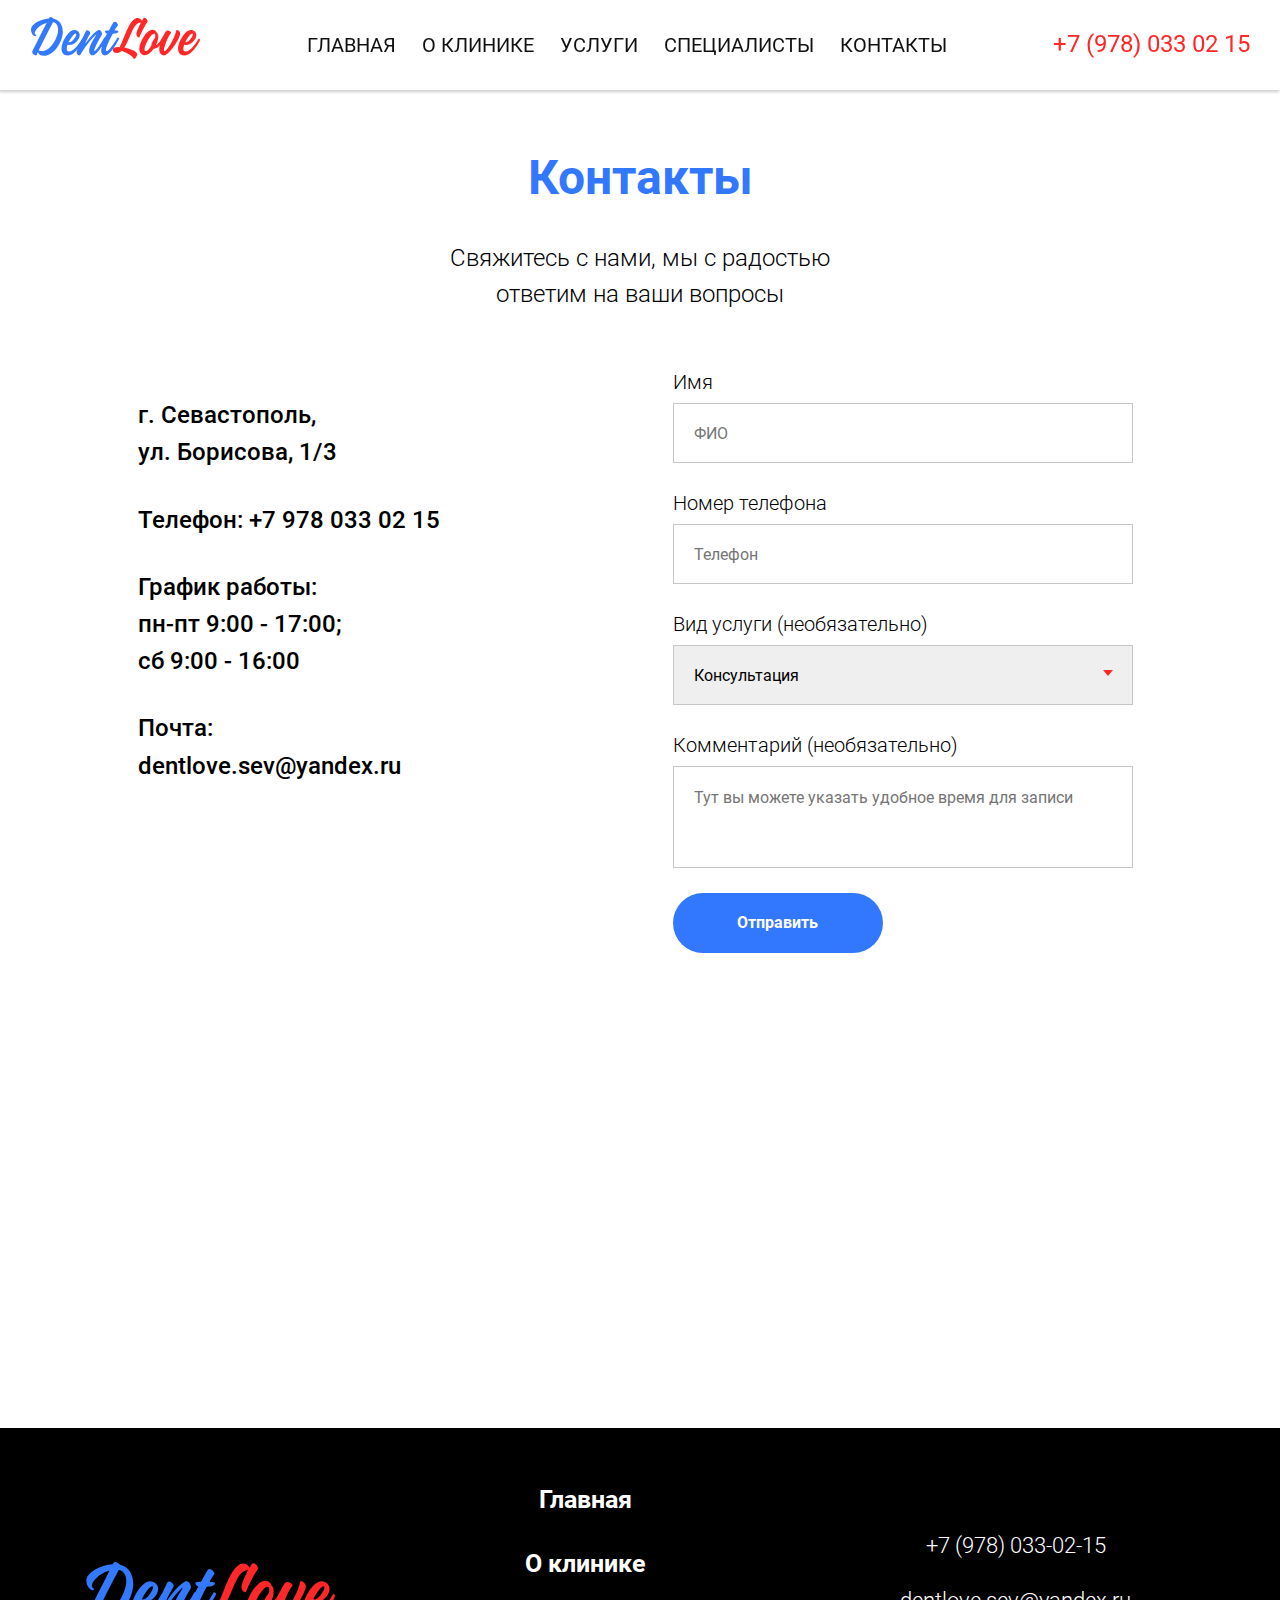
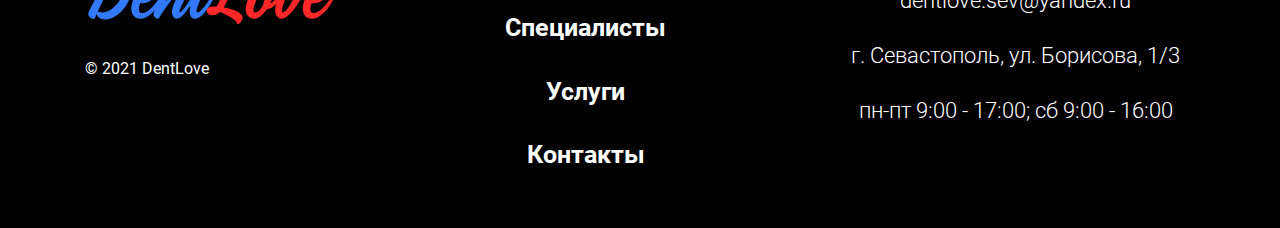
==== commit b47da069: "add modal, form submit, map" ====
--- a/contacts.html
+++ b/contacts.html
@@ -6,6 +6,7 @@
   <meta name="viewport" content="width=device-width, initial-scale=1.0">
   <link rel="shortcut icon" href="./img/favicon.ico" type="image/x-icon">
   <link rel="stylesheet" href="./css/contacts.min.css">
+  <link rel="stylesheet" href="./css/notification.min.css">
   <title>Контакты</title>
 </head>
 <body>
@@ -74,48 +75,66 @@
           <address class="card__item card__item--address">г. Севастополь, ул. Борисова, 1/3</address>
           <a class="card__item" href="tel:+79780330215">Телефон: +7&nbsp;978&nbsp;033&nbsp;02&nbsp;15</a>
           <p class="card__item card__item--work-time">График работы: пн-пт 9:00 - 17:00; сб 9:00 - 16:00</p>
-          <a class="card__item" href="mailto:dentlove@gmail.com">Почта: dentlove@gmail.com</a>
+          <a class="card__item" href="mailto:dentlove.sev@yandex.ru">Почта: dentlove.sev@yandex.ru</a>
         </div>
 
-        <form action="" class="contacts__form form">
+        <form class="contacts__form form" id="enroll_form">
           <label class="form__label">
             Имя
 
-            <input type="text" placeholder="ФИО" class="form__input">
+            <input
+              type="text"
+              name="name"
+              id="name"
+              required
+              placeholder="ФИО"
+              class="form__input"
+            >
           </label>
           <label class="form__label">
             Номер телефона
 
             <input
-              value="+7 (__) ___-__-__"
-              pattern="^\+7(\s+)?\(?(17|25|29|33|44)\)?(\s+)?[0-9]{3}-?[0-9]{2}-?[0-9]{2}$"
+              class="form__input"
+              type="tel"
+              name="tel"
+              id="tel"
               placeholder="Телефон"
-              type="tel"
-              class="form__input"
+              required
+              minlength="17"
+              maxlength="17"
             >
           </label>
           <label class="form__label">
             Вид услуги (необязательно)
 
             <div class="form__input--select__wrapp">
-              <select class="form__input form__input--select" name="" id="">
-                <option value="">Консультация</option>
-                <option value="">Приём терапевта</option>
-                <option value="">Удаление зубов</option>
-                <option value="">Реставрация зубов</option>
-                <option value="">Имплантация зубов</option>
-                <option value="">Другое</option>
+              <select class="form__input form__input--select" name="service" id="service">
+                <option value="Консультация">Консультация</option>
+                <option value="Приём терапевта">Приём терапевта</option>
+                <option value="Удаление зубов">Удаление зубов</option>
+                <option value="Реставрация зубов">Реставрация зубов</option>
+                <option value="Имплантация зубов">Имплантация зубов</option>
+                <option value="Другое">Другое</option>
               </select>
             </div>
           </label>
 
           <label class="form__label">
             Комментарий (необязательно)
-
-            <textarea placeholder="Тут вы можете указать удобное время для записи" class="form__input form__input--textarea" name="" id="" cols="30" rows="10"></textarea>
+            <textarea
+              placeholder="Тут вы можете указать удобное время для записи"
+              class="form__input form__input--textarea"
+              name="comment"
+              id="comment"
+              cols="30"
+              rows="10"
+            ></textarea>
           </label>
-
-         <input class="form__submit" type="submit" value="Записаться">
+          <button id="submit_btn" class="form__submit" type="submit">
+            <span class="submit_btn__text">Отправить</span>
+            <img class="enroll-spinner" src="./img/spinner.svg">
+          </button>
         </form>
       </div>
     </section>
@@ -150,29 +169,16 @@
     </div>
     <div class="footer__contacts-wrapp">
       <a class="footer__contacts-item" href="tel:+79780330215">+7 (978) 033-02-15</a>
-      <a class="footer__contacts-item" href="mailto:dentistry@gmail.com">dentistry@gmail.com</a>
+      <a class="footer__contacts-item" href="mailto:dentlove.sev@yandex.ru">dentlove.sev@yandex.ru</a>
       <address class="footer__contacts-item">г. Севастополь, ул. Борисова, 1/3</address>
       <p class="footer__contacts-item">пн-пт 9:00 - 17:00; сб 9:00 - 16:00</p>
     </div>
   </footer>
 
   <script src="https://api-maps.yandex.ru/2.1/?lang=ru_RU&amp;apikey=d7c8ce9f-a564-4fa6-8f87-3961be836d9d " type="text/javascript"></script>
-  <script type="text/javascript">
-    var myMap;
-
-// Дождёмся загрузки API и готовности DOM.
-    ymaps.ready(init);
-
-    function init () {
-        myMap = new ymaps.Map('map', {
-            center: [44.589979, 33.505116],
-            zoom: 10,
-            controls: [],
-        }, {
-            searchControlProvider: 'yandex#search'
-        });
-      }
-  </script>
+  <script src="./js/notification.js"></script>
+  <script src="./js/map.js"></script>
+  <script src="js/form.js"></script>
 </body>
 </html>
 
--- a/css/contacts.min.css
+++ b/css/contacts.min.css
@@ -1,2 +1,2 @@
-html{line-height:1.15;-webkit-text-size-adjust:100%}body{margin:0}main{display:block}h1{font-size:2em;margin:0.67em 0}hr{-webkit-box-sizing:content-box;box-sizing:content-box;height:0;overflow:visible}pre{font-family:monospace, monospace;font-size:1em}a{background-color:transparent}abbr[title]{border-bottom:none;text-decoration:underline;-webkit-text-decoration:underline dotted;text-decoration:underline dotted}b,strong{font-weight:bolder}code,kbd,samp{font-family:monospace, monospace;font-size:1em}small{font-size:80%}sub,sup{font-size:75%;line-height:0;position:relative;vertical-align:baseline}sub{bottom:-0.25em}sup{top:-0.5em}img{border-style:none}button,input,optgroup,select,textarea{font-family:inherit;font-size:100%;line-height:1.15;margin:0}button,input{overflow:visible}button,select{text-transform:none}button,[type="button"],[type="reset"],[type="submit"]{-webkit-appearance:button}button::-moz-focus-inner,[type="button"]::-moz-focus-inner,[type="reset"]::-moz-focus-inner,[type="submit"]::-moz-focus-inner{border-style:none;padding:0}button:-moz-focusring,[type="button"]:-moz-focusring,[type="reset"]:-moz-focusring,[type="submit"]:-moz-focusring{outline:1px dotted ButtonText}fieldset{padding:0.35em 0.75em 0.625em}legend{-webkit-box-sizing:border-box;box-sizing:border-box;color:inherit;display:table;max-width:100%;padding:0;white-space:normal}progress{vertical-align:baseline}textarea{overflow:auto}[type="checkbox"],[type="radio"]{-webkit-box-sizing:border-box;box-sizing:border-box;padding:0}[type="number"]::-webkit-inner-spin-button,[type="number"]::-webkit-outer-spin-button{height:auto}[type="search"]{-webkit-appearance:textfield;outline-offset:-2px}[type="search"]::-webkit-search-decoration{-webkit-appearance:none}::-webkit-file-upload-button{-webkit-appearance:button;font:inherit}details{display:block}summary{display:list-item}template{display:none}[hidden]{display:none}@font-face{font-family:'Roboto';src:url("../fonts/Roboto-MediumItalic.eot");src:local("Roboto Medium Italic"),local("Roboto-MediumItalic"),url("../fonts/Roboto-MediumItalic.eot?#iefix") format("embedded-opentype"),url("../fonts/Roboto-MediumItalic.woff") format("woff"),url("../fonts/Roboto-MediumItalic.ttf") format("truetype");font-weight:500;font-style:italic}@font-face{font-family:'Roboto';src:url("../fonts/Roboto-Italic.eot");src:local("Roboto Italic"),local("Roboto-Italic"),url("../fonts/Roboto-Italic.eot?#iefix") format("embedded-opentype"),url("../fonts/Roboto-Italic.woff") format("woff"),url("../fonts/Roboto-Italic.ttf") format("truetype");font-weight:normal;font-style:italic}@font-face{font-family:'Roboto';src:url("../fonts/Roboto-Bold.eot");src:local("Roboto Bold"),local("Roboto-Bold"),url("../fonts/Roboto-Bold.eot?#iefix") format("embedded-opentype"),url("../fonts/Roboto-Bold.woff") format("woff"),url("../fonts/Roboto-Bold.ttf") format("truetype");font-weight:bold;font-style:normal}@font-face{font-family:'Roboto';src:url("../fonts/Roboto-Regular.eot");src:local("Roboto"),local("Roboto-Regular"),url("../fonts/Roboto-Regular.eot?#iefix") format("embedded-opentype"),url("../fonts/Roboto-Regular.woff") format("woff"),url("../fonts/Roboto-Regular.ttf") format("truetype");font-weight:normal;font-style:normal}@font-face{font-family:'Roboto';src:url("../fonts/Roboto-Medium.eot");src:local("Roboto Medium"),local("Roboto-Medium"),url("../fonts/Roboto-Medium.eot?#iefix") format("embedded-opentype"),url("../fonts/Roboto-Medium.woff") format("woff"),url("../fonts/Roboto-Medium.ttf") format("truetype");font-weight:500;font-style:normal}@font-face{font-family:'Roboto';src:url("../fonts/Roboto-BoldItalic.eot");src:local("Roboto Bold Italic"),local("Roboto-BoldItalic"),url("../fonts/Roboto-BoldItalic.eot?#iefix") format("embedded-opentype"),url("../fonts/Roboto-BoldItalic.woff") format("woff"),url("../fonts/Roboto-BoldItalic.ttf") format("truetype");font-weight:bold;font-style:italic}@font-face{font-family:'Roboto';src:url("../fonts/Roboto-ThinItalic.eot");src:local("Roboto Thin Italic"),local("Roboto-ThinItalic"),url("../fonts/Roboto-ThinItalic.eot?#iefix") format("embedded-opentype"),url("../fonts/Roboto-ThinItalic.woff") format("woff"),url("../fonts/Roboto-ThinItalic.ttf") format("truetype");font-weight:100;font-style:italic}@font-face{font-family:'Roboto';src:url("../fonts/Roboto-Black.eot");src:local("Roboto Black"),local("Roboto-Black"),url("../fonts/Roboto-Black.eot?#iefix") format("embedded-opentype"),url("../fonts/Roboto-Black.woff") format("woff"),url("../fonts/Roboto-Black.ttf") format("truetype");font-weight:900;font-style:normal}@font-face{font-family:'Roboto';src:url("../fonts/Roboto-Light.eot");src:local("Roboto Light"),local("Roboto-Light"),url("../fonts/Roboto-Light.eot?#iefix") format("embedded-opentype"),url("../fonts/Roboto-Light.woff") format("woff"),url("../fonts/Roboto-Light.ttf") format("truetype");font-weight:300;font-style:normal}@font-face{font-family:'Roboto';src:url("../fonts/Roboto-LightItalic.eot");src:local("Roboto Light Italic"),local("Roboto-LightItalic"),url("../fonts/Roboto-LightItalic.eot?#iefix") format("embedded-opentype"),url("../fonts/Roboto-LightItalic.woff") format("woff"),url("../fonts/Roboto-LightItalic.ttf") format("truetype");font-weight:300;font-style:italic}@font-face{font-family:'Roboto';src:url("../fonts/Roboto-BlackItalic.eot");src:local("Roboto Black Italic"),local("Roboto-BlackItalic"),url("../fonts/Roboto-BlackItalic.eot?#iefix") format("embedded-opentype"),url("../fonts/Roboto-BlackItalic.woff") format("woff"),url("../fonts/Roboto-BlackItalic.ttf") format("truetype");font-weight:900;font-style:italic}@font-face{font-family:'Roboto';src:url("../fonts/Roboto-Thin.eot");src:local("Roboto Thin"),local("Roboto-Thin"),url("../fonts/Roboto-Thin.eot?#iefix") format("embedded-opentype"),url("../fonts/Roboto-Thin.woff") format("woff"),url("../fonts/Roboto-Thin.ttf") format("truetype");font-weight:100;font-style:normal}body{font-family:'Roboto', sans-serif}*{-webkit-box-sizing:border-box;box-sizing:border-box}.container{max-width:1220px;margin:auto}.section-header{font-size:48px;text-align:center;margin:0}@media (max-width: 400px){.section-header{font-size:40px}}.header{position:fixed;top:0;background-color:#fff;width:100%;height:90px;padding:0 10px;-webkit-box-shadow:-1px 2px 3px rgba(0,0,0,0.2);box-shadow:-1px 2px 3px rgba(0,0,0,0.2);z-index:100}.header .container{display:-webkit-box;display:-ms-flexbox;display:flex;-webkit-box-align:center;-ms-flex-align:center;align-items:center;-webkit-box-pack:justify;-ms-flex-pack:justify;justify-content:space-between;height:100%}.hamburger-menu{display:none}.logo__img{width:170px}.navbar{max-width:640px;width:100%;margin:0px 10px}.navbar__list{padding:0;display:-webkit-box;display:-ms-flexbox;display:flex;list-style:none;-webkit-box-pack:justify;-ms-flex-pack:justify;justify-content:space-between}.navbar__link{color:#111111;font-size:20px;text-transform:uppercase;text-decoration:none}.navbar__link:hover{-webkit-transition:color .2s;transition:color .2s;color:#ff2727}.phone{max-width:215px;min-width:155px;text-align:center}.phone__link{text-decoration:none;font-size:24px;color:#ff2727}@media (max-width: 1100px){.header .logo{margin-right:10px}.header .logo__img{width:130px}.header .navbar__link{font-size:18px}.header .phone__link{font-size:18px}}@media (max-width: 860px){.header{display:none}.hamburger-menu{display:block;z-index:100}#menu__toggle{opacity:0}#menu__toggle:checked ~ .menu__btn>span{-webkit-transform:rotate(45deg);transform:rotate(45deg)}#menu__toggle:checked ~ .menu__btn>span::before{top:0;-webkit-transform:rotate(0);transform:rotate(0)}#menu__toggle:checked ~ .menu__btn>span::after{top:0;-webkit-transform:rotate(90deg);transform:rotate(90deg)}#menu__toggle:checked ~ .menu__box{visibility:visible;left:0}.menu__btn{display:-webkit-box;display:-ms-flexbox;display:flex;-webkit-box-align:center;-ms-flex-align:center;align-items:center;-webkit-box-pack:center;-ms-flex-pack:center;justify-content:center;position:fixed;top:20px;left:20px;width:40px;height:40px;cursor:pointer;z-index:101;background-color:#f5f5f5;border-radius:100%}.menu__btn>span,.menu__btn>span::before,.menu__btn>span::after{display:block;position:absolute;width:22px;height:2px;background-color:#616161;-webkit-transition-duration:.25s;transition-duration:.25s}.menu__btn>span::before{content:'';top:-8px}.menu__btn>span::after{content:'';top:8px}.menu__box{display:block;position:fixed;visibility:hidden;top:0;left:-100%;width:300px;height:100%;margin:0;padding:80px 0;list-style:none;background-color:#f5f5f5;-webkit-box-shadow:1px 0px 6px rgba(0,0,0,0.2);box-shadow:1px 0px 6px rgba(0,0,0,0.2);-webkit-transition-duration:.25s;transition-duration:.25s;z-index:100}.menu__item{display:block;padding:12px 24px;color:#333;font-family:'Roboto', sans-serif;font-size:20px;font-weight:600;text-decoration:none;-webkit-transition-duration:.25s;transition-duration:.25s}.menu__item:hover{color:#ff2727}}.contacts{padding-top:150px;padding-bottom:90px}.contacts__header{color:#3278ff}.contacts__description{text-align:center;max-width:400px;font-weight:300;font-size:24px;line-height:1.5;margin:35px auto}.contacts__container{display:-webkit-box;display:-ms-flexbox;display:flex;-ms-flex-pack:distribute;justify-content:space-around;-ms-flex-wrap:wrap;flex-wrap:wrap;margin-top:55px}.contacts .card{max-width:330px;padding:0px 10px}.contacts .card__item{text-decoration:none;color:#000;font-weight:500;font-style:normal;line-height:1.55;font-size:24px;display:block;margin-top:30px}.contacts .card__item--address{max-width:200px}.contacts .card__item--work-time{max-width:210px}.contacts .form{display:-webkit-box;display:-ms-flexbox;display:flex;-webkit-box-orient:vertical;-webkit-box-direction:normal;-ms-flex-direction:column;flex-direction:column;max-width:460px;width:100%;margin-left:20px;margin-right:20px}.contacts .form__label{display:-webkit-box;display:-ms-flexbox;display:flex;-webkit-box-orient:vertical;-webkit-box-direction:normal;-ms-flex-direction:column;flex-direction:column;margin-bottom:25px;font-size:20px;line-height:1.55;font-weight:300}.contacts .form__input{height:60px;padding:0 20px;font-size:16px;line-height:1.33;width:100%;border:1px solid #c7c7c7;margin-top:5px}.contacts .form__input:focus{outline-color:#3278ff}.contacts .form__input--select{cursor:pointer;-webkit-appearance:none;-moz-appearance:none;appearance:none}.contacts .form__input--select__wrapp{width:100%;position:relative}.contacts .form__input--select__wrapp::after{content:' ';width:0;height:0;border-style:solid;border-width:6px 5px 0 5px;border-color:#000 transparent transparent transparent;position:absolute;right:20px;top:0;bottom:0;margin:auto;pointer-events:none;border-top-color:#ff2727}.contacts .form__input--textarea{height:102px;resize:none;padding:20px}.contacts .form__submit{height:60px;border:0 none;font-size:16px;padding-left:60px;padding-right:60px;font-weight:700;width:210px;cursor:pointer;margin:0;outline-color:#ff2727;color:#ffffff;background-color:#3278ff;border-radius:30px}.contacts .form__submit:hover{-webkit-transition:all .5s ease;transition:all .5s ease;background-color:#266dfc}@media (max-width: 860px){.contacts{padding-top:60px}}@media (max-width: 827px){.contacts .card{display:-webkit-box;display:-ms-flexbox;display:flex;-webkit-box-orient:vertical;-webkit-box-direction:normal;-ms-flex-direction:column;flex-direction:column;-webkit-box-align:center;-ms-flex-align:center;align-items:center;-webkit-box-pack:center;-ms-flex-pack:center;justify-content:center;margin-bottom:30px}.contacts .card__item{margin-top:12px}}@media (max-width: 410px){.contacts{padding-bottom:60px}.contacts .card__item{font-size:22px;text-align:center}.contacts .card__item--address{max-width:185px}.contacts .card__item--work-time{max-width:200px}.contacts .form__label{font-size:18px}.contacts .form__submit{width:100%}}.map{width:100%;height:385px}.enroll{padding-top:90px;padding-bottom:90px;background-color:#3278ff;display:-webkit-box;display:-ms-flexbox;display:flex;-webkit-box-orient:vertical;-webkit-box-direction:normal;-ms-flex-direction:column;flex-direction:column;-webkit-box-pack:center;-ms-flex-pack:center;justify-content:center;-webkit-box-align:center;-ms-flex-align:center;align-items:center}.enroll .section-header{color:white}.enroll__description{color:white;display:inline-block;max-width:550px;font-size:24px;font-weight:300;line-height:1.5;text-align:center}.enroll__form{display:-webkit-box;display:-ms-flexbox;display:flex;-webkit-box-align:center;-ms-flex-align:center;align-items:center;-webkit-box-orient:vertical;-webkit-box-direction:normal;-ms-flex-direction:column;flex-direction:column;-webkit-box-pack:center;-ms-flex-pack:center;justify-content:center;margin-top:30px}.enroll__form-item{margin-bottom:25px;width:100%;padding:20px 20px 20px 20px;border:none;width:880px}.enroll__form-item:focus{outline-color:#ff2727}.enroll__form-item::-webkit-input-placeholder{color:#B3B3B3}.enroll__form-item:-ms-input-placeholder{color:#B3B3B3}.enroll__form-item::-ms-input-placeholder{color:#B3B3B3}.enroll__form-item::placeholder{color:#B3B3B3}.enroll__form__select{cursor:pointer;position:relative;-webkit-appearance:none;-moz-appearance:none;appearance:none;margin:0}.enroll__form__select-wrapp{width:100%;position:relative;margin-bottom:20px}.enroll__form__select-wrapp::after{content:' ';width:0;height:0;border-style:solid;border-width:6px 5px 0 5px;border-color:#000 transparent transparent transparent;position:absolute;right:20px;top:0;bottom:0;margin:auto;pointer-events:none;border-top-color:#ff2727}.enroll__form__textarea{resize:none}.enroll__form__submit{color:#ffffff;background-color:#ff2727;width:200px;height:60px;display:-webkit-box;display:-ms-flexbox;display:flex;-webkit-box-align:center;-ms-flex-align:center;align-items:center;-webkit-box-pack:center;-ms-flex-pack:center;justify-content:center;border:none;border-radius:7px;font-weight:700;cursor:pointer;margin:20px 0}.enroll__form__police{font-size:18px;font-weight:300;color:#fff;line-height:1.55;display:inline-block;width:600px;text-align:center}@media (max-width: 930px){.enroll__description{font-size:20px}.enroll__form{padding:0 30px}.enroll__form-item{width:100%}}@media (max-width: 670px){.enroll__form{max-width:100%}.enroll__form__police{display:inline;padding:0 20px;text-align:center;width:100%}}@media (max-width: 530px){.enroll{padding-top:40px;padding-bottom:40px}.enroll__description{font-size:18px;text-align:center;padding:0 20px}.enroll__form__police{font-size:16px}.enroll__form__submit{width:100%}}.footer{min-height:400px;width:100%;background-color:#000;color:#fff;display:-webkit-box;display:-ms-flexbox;display:flex;-webkit-box-align:center;-ms-flex-align:center;align-items:center;-ms-flex-pack:distribute;justify-content:space-around;-ms-flex-wrap:wrap;flex-wrap:wrap;padding:30px 0}.footer__logo{width:300px}.footer__navigation-list{padding:0;list-style:none;font-size:30px;font-weight:700;text-align:center}.footer__navigation-link{text-decoration:none;color:#fff}.footer__navigation-item{margin-bottom:35px}.footer__navigation-item:last-child{margin-bottom:0px}.footer__contacts-wrapp{display:-webkit-box;display:-ms-flexbox;display:flex;-webkit-box-orient:vertical;-webkit-box-direction:normal;-ms-flex-direction:column;flex-direction:column;-webkit-box-align:center;-ms-flex-align:center;align-items:center;-webkit-box-pack:center;-ms-flex-pack:center;justify-content:center}.footer__contacts-item{margin:15px;color:#fff;text-decoration:none;font-size:24px;font-weight:300;font-style:normal}@media (max-width: 940px){.footer{-webkit-box-orient:vertical;-webkit-box-direction:reverse;-ms-flex-direction:column-reverse;flex-direction:column-reverse}.footer__logo-container{text-align:center}.footer__logo{width:300px}}@media (max-width: 430px){.footer__contacts-item{text-align:center;font-size:20px}.footer__navigation-list{font-size:25px;margin:20px 0}.footer__logo{width:100%;padding:0 20px;padding-top:20px}}
+html{line-height:1.15;-webkit-text-size-adjust:100%}body{margin:0}main{display:block}h1{font-size:2em;margin:0.67em 0}hr{-webkit-box-sizing:content-box;box-sizing:content-box;height:0;overflow:visible}pre{font-family:monospace, monospace;font-size:1em}a{background-color:transparent}abbr[title]{border-bottom:none;text-decoration:underline;-webkit-text-decoration:underline dotted;text-decoration:underline dotted}b,strong{font-weight:bolder}code,kbd,samp{font-family:monospace, monospace;font-size:1em}small{font-size:80%}sub,sup{font-size:75%;line-height:0;position:relative;vertical-align:baseline}sub{bottom:-0.25em}sup{top:-0.5em}img{border-style:none}button,input,optgroup,select,textarea{font-family:inherit;font-size:100%;line-height:1.15;margin:0}button,input{overflow:visible}button,select{text-transform:none}button,[type="button"],[type="reset"],[type="submit"]{-webkit-appearance:button}button::-moz-focus-inner,[type="button"]::-moz-focus-inner,[type="reset"]::-moz-focus-inner,[type="submit"]::-moz-focus-inner{border-style:none;padding:0}button:-moz-focusring,[type="button"]:-moz-focusring,[type="reset"]:-moz-focusring,[type="submit"]:-moz-focusring{outline:1px dotted ButtonText}fieldset{padding:0.35em 0.75em 0.625em}legend{-webkit-box-sizing:border-box;box-sizing:border-box;color:inherit;display:table;max-width:100%;padding:0;white-space:normal}progress{vertical-align:baseline}textarea{overflow:auto}[type="checkbox"],[type="radio"]{-webkit-box-sizing:border-box;box-sizing:border-box;padding:0}[type="number"]::-webkit-inner-spin-button,[type="number"]::-webkit-outer-spin-button{height:auto}[type="search"]{-webkit-appearance:textfield;outline-offset:-2px}[type="search"]::-webkit-search-decoration{-webkit-appearance:none}::-webkit-file-upload-button{-webkit-appearance:button;font:inherit}details{display:block}summary{display:list-item}template{display:none}[hidden]{display:none}@font-face{font-family:'Roboto';src:url("../fonts/Roboto-MediumItalic.eot");src:local("Roboto Medium Italic"),local("Roboto-MediumItalic"),url("../fonts/Roboto-MediumItalic.eot?#iefix") format("embedded-opentype"),url("../fonts/Roboto-MediumItalic.woff") format("woff"),url("../fonts/Roboto-MediumItalic.ttf") format("truetype");font-weight:500;font-style:italic}@font-face{font-family:'Roboto';src:url("../fonts/Roboto-Italic.eot");src:local("Roboto Italic"),local("Roboto-Italic"),url("../fonts/Roboto-Italic.eot?#iefix") format("embedded-opentype"),url("../fonts/Roboto-Italic.woff") format("woff"),url("../fonts/Roboto-Italic.ttf") format("truetype");font-weight:normal;font-style:italic}@font-face{font-family:'Roboto';src:url("../fonts/Roboto-Bold.eot");src:local("Roboto Bold"),local("Roboto-Bold"),url("../fonts/Roboto-Bold.eot?#iefix") format("embedded-opentype"),url("../fonts/Roboto-Bold.woff") format("woff"),url("../fonts/Roboto-Bold.ttf") format("truetype");font-weight:bold;font-style:normal}@font-face{font-family:'Roboto';src:url("../fonts/Roboto-Regular.eot");src:local("Roboto"),local("Roboto-Regular"),url("../fonts/Roboto-Regular.eot?#iefix") format("embedded-opentype"),url("../fonts/Roboto-Regular.woff") format("woff"),url("../fonts/Roboto-Regular.ttf") format("truetype");font-weight:normal;font-style:normal}@font-face{font-family:'Roboto';src:url("../fonts/Roboto-Medium.eot");src:local("Roboto Medium"),local("Roboto-Medium"),url("../fonts/Roboto-Medium.eot?#iefix") format("embedded-opentype"),url("../fonts/Roboto-Medium.woff") format("woff"),url("../fonts/Roboto-Medium.ttf") format("truetype");font-weight:500;font-style:normal}@font-face{font-family:'Roboto';src:url("../fonts/Roboto-BoldItalic.eot");src:local("Roboto Bold Italic"),local("Roboto-BoldItalic"),url("../fonts/Roboto-BoldItalic.eot?#iefix") format("embedded-opentype"),url("../fonts/Roboto-BoldItalic.woff") format("woff"),url("../fonts/Roboto-BoldItalic.ttf") format("truetype");font-weight:bold;font-style:italic}@font-face{font-family:'Roboto';src:url("../fonts/Roboto-ThinItalic.eot");src:local("Roboto Thin Italic"),local("Roboto-ThinItalic"),url("../fonts/Roboto-ThinItalic.eot?#iefix") format("embedded-opentype"),url("../fonts/Roboto-ThinItalic.woff") format("woff"),url("../fonts/Roboto-ThinItalic.ttf") format("truetype");font-weight:100;font-style:italic}@font-face{font-family:'Roboto';src:url("../fonts/Roboto-Black.eot");src:local("Roboto Black"),local("Roboto-Black"),url("../fonts/Roboto-Black.eot?#iefix") format("embedded-opentype"),url("../fonts/Roboto-Black.woff") format("woff"),url("../fonts/Roboto-Black.ttf") format("truetype");font-weight:900;font-style:normal}@font-face{font-family:'Roboto';src:url("../fonts/Roboto-Light.eot");src:local("Roboto Light"),local("Roboto-Light"),url("../fonts/Roboto-Light.eot?#iefix") format("embedded-opentype"),url("../fonts/Roboto-Light.woff") format("woff"),url("../fonts/Roboto-Light.ttf") format("truetype");font-weight:300;font-style:normal}@font-face{font-family:'Roboto';src:url("../fonts/Roboto-LightItalic.eot");src:local("Roboto Light Italic"),local("Roboto-LightItalic"),url("../fonts/Roboto-LightItalic.eot?#iefix") format("embedded-opentype"),url("../fonts/Roboto-LightItalic.woff") format("woff"),url("../fonts/Roboto-LightItalic.ttf") format("truetype");font-weight:300;font-style:italic}@font-face{font-family:'Roboto';src:url("../fonts/Roboto-BlackItalic.eot");src:local("Roboto Black Italic"),local("Roboto-BlackItalic"),url("../fonts/Roboto-BlackItalic.eot?#iefix") format("embedded-opentype"),url("../fonts/Roboto-BlackItalic.woff") format("woff"),url("../fonts/Roboto-BlackItalic.ttf") format("truetype");font-weight:900;font-style:italic}@font-face{font-family:'Roboto';src:url("../fonts/Roboto-Thin.eot");src:local("Roboto Thin"),local("Roboto-Thin"),url("../fonts/Roboto-Thin.eot?#iefix") format("embedded-opentype"),url("../fonts/Roboto-Thin.woff") format("woff"),url("../fonts/Roboto-Thin.ttf") format("truetype");font-weight:100;font-style:normal}body{font-family:'Roboto', sans-serif}*{-webkit-box-sizing:border-box;box-sizing:border-box}.container{max-width:1220px;margin:auto}.section-header{font-size:48px;text-align:center;margin:0}@media (max-width: 400px){.section-header{font-size:40px}}.header{position:fixed;top:0;background-color:#fff;width:100%;height:90px;padding:0 10px;-webkit-box-shadow:-1px 2px 3px rgba(0,0,0,0.2);box-shadow:-1px 2px 3px rgba(0,0,0,0.2);z-index:100}.header .container{display:-webkit-box;display:-ms-flexbox;display:flex;-webkit-box-align:center;-ms-flex-align:center;align-items:center;-webkit-box-pack:justify;-ms-flex-pack:justify;justify-content:space-between;height:100%}.hamburger-menu{display:none}.logo__img{width:170px}.navbar{max-width:640px;width:100%;margin:0px 10px}.navbar__list{padding:0;display:-webkit-box;display:-ms-flexbox;display:flex;list-style:none;-webkit-box-pack:justify;-ms-flex-pack:justify;justify-content:space-between}.navbar__link{color:#111111;font-size:20px;text-transform:uppercase;text-decoration:none}.navbar__link:hover{-webkit-transition:color .2s;transition:color .2s;color:#ff2727}.phone{max-width:215px;min-width:155px;text-align:center}.phone__link{text-decoration:none;font-size:24px;color:#ff2727}@media (max-width: 1100px){.header .logo{margin-right:10px}.header .logo__img{width:130px}.header .navbar__link{font-size:18px}.header .phone__link{font-size:18px}}@media (max-width: 860px){.header{display:none}.hamburger-menu{display:block;z-index:100}#menu__toggle{opacity:0}#menu__toggle:checked ~ .menu__btn>span{-webkit-transform:rotate(45deg);transform:rotate(45deg)}#menu__toggle:checked ~ .menu__btn>span::before{top:0;-webkit-transform:rotate(0);transform:rotate(0)}#menu__toggle:checked ~ .menu__btn>span::after{top:0;-webkit-transform:rotate(90deg);transform:rotate(90deg)}#menu__toggle:checked ~ .menu__box{visibility:visible;left:0}.menu__btn{display:-webkit-box;display:-ms-flexbox;display:flex;-webkit-box-align:center;-ms-flex-align:center;align-items:center;-webkit-box-pack:center;-ms-flex-pack:center;justify-content:center;position:fixed;top:20px;left:20px;width:40px;height:40px;cursor:pointer;z-index:101;background-color:#f5f5f5;border-radius:100%}.menu__btn>span,.menu__btn>span::before,.menu__btn>span::after{display:block;position:absolute;width:22px;height:2px;background-color:#616161;-webkit-transition-duration:.25s;transition-duration:.25s}.menu__btn>span::before{content:'';top:-8px}.menu__btn>span::after{content:'';top:8px}.menu__box{display:block;position:fixed;visibility:hidden;top:0;left:-100%;width:300px;height:100%;margin:0;padding:80px 0;list-style:none;background-color:#f5f5f5;-webkit-box-shadow:1px 0px 6px rgba(0,0,0,0.2);box-shadow:1px 0px 6px rgba(0,0,0,0.2);-webkit-transition-duration:.25s;transition-duration:.25s;z-index:100}.menu__item{display:block;padding:12px 24px;color:#333;font-family:'Roboto', sans-serif;font-size:20px;font-weight:600;text-decoration:none;-webkit-transition-duration:.25s;transition-duration:.25s}.menu__item:hover{color:#ff2727}}.contacts{padding-top:150px;padding-bottom:90px}.contacts__header{color:#3278ff}.contacts__description{text-align:center;max-width:400px;font-weight:300;font-size:24px;line-height:1.5;margin:35px auto}.contacts__container{display:-webkit-box;display:-ms-flexbox;display:flex;-ms-flex-pack:distribute;justify-content:space-around;-ms-flex-wrap:wrap;flex-wrap:wrap;margin-top:55px}.contacts .card{max-width:330px;padding:0px 10px}.contacts .card__item{text-decoration:none;color:#000;font-weight:500;font-style:normal;line-height:1.55;font-size:24px;display:block;margin-top:30px}.contacts .card__item--address{max-width:200px}.contacts .card__item--work-time{max-width:210px}.contacts .form{display:-webkit-box;display:-ms-flexbox;display:flex;-webkit-box-orient:vertical;-webkit-box-direction:normal;-ms-flex-direction:column;flex-direction:column;max-width:460px;width:100%;margin-left:20px;margin-right:20px}.contacts .form__label{display:-webkit-box;display:-ms-flexbox;display:flex;-webkit-box-orient:vertical;-webkit-box-direction:normal;-ms-flex-direction:column;flex-direction:column;margin-bottom:25px;font-size:20px;line-height:1.55;font-weight:300}.contacts .form__input{height:60px;padding:0 20px;font-size:16px;line-height:1.33;width:100%;border:1px solid #c7c7c7;margin-top:5px}.contacts .form__input:focus{outline-color:#3278ff}.contacts .form__input--select{cursor:pointer;-webkit-appearance:none;-moz-appearance:none;appearance:none}.contacts .form__input--select__wrapp{width:100%;position:relative}.contacts .form__input--select__wrapp::after{content:' ';width:0;height:0;border-style:solid;border-width:6px 5px 0 5px;border-color:#000 transparent transparent transparent;position:absolute;right:20px;top:0;bottom:0;margin:auto;pointer-events:none;border-top-color:#ff2727}.contacts .form__input--textarea{height:102px;resize:none;padding:20px}.contacts .form__submit{height:60px;border:0 none;font-size:16px;padding-left:60px;padding-right:60px;font-weight:700;width:210px;margin:0;display:-webkit-box;display:-ms-flexbox;display:flex;-webkit-box-align:center;-ms-flex-align:center;align-items:center;-webkit-box-pack:center;-ms-flex-pack:center;justify-content:center;outline-color:#ff2727;color:#ffffff;background-color:#3278ff;border-radius:30px;-webkit-transition:background-color .1s;transition:background-color .1s}.contacts .form__submit:hover{cursor:pointer}.contacts .form__submit:disabled:hover,.contacts .form__submit:disabled{background-color:#123a88;cursor:not-allowed}.contacts .form__submit:hover{-webkit-transition:all .5s ease;transition:all .5s ease;background-color:#266dfc}@media (max-width: 860px){.contacts{padding-top:60px}}@media (max-width: 827px){.contacts .card{display:-webkit-box;display:-ms-flexbox;display:flex;-webkit-box-orient:vertical;-webkit-box-direction:normal;-ms-flex-direction:column;flex-direction:column;-webkit-box-align:center;-ms-flex-align:center;align-items:center;-webkit-box-pack:center;-ms-flex-pack:center;justify-content:center;margin-bottom:30px}.contacts .card__item{margin-top:12px}}@media (max-width: 410px){.contacts{padding-bottom:60px}.contacts .card__item{font-size:22px;text-align:center}.contacts .card__item--address{max-width:185px}.contacts .card__item--work-time{max-width:200px}.contacts .form__label{font-size:18px}.contacts .form__submit{width:100%}}.map{width:100%;height:385px}.enroll{padding-top:90px;padding-bottom:90px;background-color:#3278ff;display:-webkit-box;display:-ms-flexbox;display:flex;-webkit-box-orient:vertical;-webkit-box-direction:normal;-ms-flex-direction:column;flex-direction:column;-webkit-box-pack:center;-ms-flex-pack:center;justify-content:center;-webkit-box-align:center;-ms-flex-align:center;align-items:center}.enroll .section-header{color:white}.enroll__description{color:white;display:inline-block;max-width:550px;font-size:24px;font-weight:300;line-height:1.5;text-align:center}.enroll__form{display:-webkit-box;display:-ms-flexbox;display:flex;-webkit-box-align:center;-ms-flex-align:center;align-items:center;-webkit-box-orient:vertical;-webkit-box-direction:normal;-ms-flex-direction:column;flex-direction:column;-webkit-box-pack:center;-ms-flex-pack:center;justify-content:center;margin-top:30px}.enroll__form-item{margin-bottom:25px;width:100%;padding:20px 20px 20px 20px;border:none;width:880px}.enroll__form-item:focus{outline-color:#ff2727}.enroll__form-item::-webkit-input-placeholder{color:#B3B3B3}.enroll__form-item:-ms-input-placeholder{color:#B3B3B3}.enroll__form-item::-ms-input-placeholder{color:#B3B3B3}.enroll__form-item::placeholder{color:#B3B3B3}.enroll__form__select{cursor:pointer;position:relative;-webkit-appearance:none;-moz-appearance:none;appearance:none;margin:0}.enroll__form__select-wrapp{width:100%;position:relative;margin-bottom:20px}.enroll__form__select-wrapp::after{content:' ';width:0;height:0;border-style:solid;border-width:6px 5px 0 5px;border-color:#000 transparent transparent transparent;position:absolute;right:20px;top:0;bottom:0;margin:auto;pointer-events:none;border-top-color:#ff2727}.enroll__form__textarea{resize:none}.enroll__form__submit{color:#ffffff;background-color:#ff2727;width:200px;height:60px;display:-webkit-box;display:-ms-flexbox;display:flex;-webkit-box-align:center;-ms-flex-align:center;align-items:center;-webkit-box-pack:center;-ms-flex-pack:center;justify-content:center;border:none;border-radius:7px;font-weight:700;margin:20px 0;-webkit-transition:background-color .1s;transition:background-color .1s}.enroll__form__submit:hover{cursor:pointer}.enroll__form__submit:disabled{background-color:#b91d1d;cursor:not-allowed}.enroll__form__police{font-size:18px;font-weight:300;color:#fff;line-height:1.55;display:inline-block;width:600px;text-align:center}@media (max-width: 930px){.enroll__description{font-size:20px}.enroll__form{padding:0 30px}.enroll__form-item{width:100%}}@media (max-width: 670px){.enroll__form{max-width:100%}.enroll__form__police{display:inline;padding:0 20px;text-align:center;width:100%}}@media (max-width: 530px){.enroll{padding-top:40px;padding-bottom:40px}.enroll__description{font-size:18px;text-align:center;padding:0 20px}.enroll__form__police{font-size:16px}.enroll__form__submit{width:100%}}.enroll-spinner{width:55px;display:none}.footer{min-height:400px;width:100%;background-color:#000;color:#fff;display:-webkit-box;display:-ms-flexbox;display:flex;-webkit-box-align:center;-ms-flex-align:center;align-items:center;-ms-flex-pack:distribute;justify-content:space-around;-ms-flex-wrap:wrap;flex-wrap:wrap;padding:30px 0}.footer__logo{width:250px}.footer__navigation-list{padding:0;list-style:none;font-size:25px;font-weight:700;text-align:center}.footer__navigation-link{text-decoration:none;color:#fff}.footer__navigation-item{margin-bottom:35px}.footer__navigation-item:last-child{margin-bottom:0px}.footer__contacts-wrapp{display:-webkit-box;display:-ms-flexbox;display:flex;-webkit-box-orient:vertical;-webkit-box-direction:normal;-ms-flex-direction:column;flex-direction:column;-webkit-box-align:center;-ms-flex-align:center;align-items:center;-webkit-box-pack:center;-ms-flex-pack:center;justify-content:center}.footer__contacts-item{margin:15px;color:#fff;text-decoration:none;font-size:22px;font-weight:300;font-style:normal}@media (max-width: 940px){.footer{-webkit-box-orient:vertical;-webkit-box-direction:reverse;-ms-flex-direction:column-reverse;flex-direction:column-reverse}.footer__logo-container{text-align:center}.footer__logo{width:200px}}@media (max-width: 430px){.footer__contacts-item{text-align:center;font-size:18px}.footer__navigation-list{font-size:20px;margin:20px 0}.footer__logo{width:100%;padding:0 20px;padding-top:20px}}
 /*# sourceMappingURL=contacts.min.css.map */--- a/css/notification.min.css
+++ b/css/notification.min.css
@@ -0,0 +1 @@
+@keyframes awn-fade-in{0%{opacity:0}to{opacity:1}}@keyframes awn-fade-out{0%{opacity:1}to{opacity:0}}@keyframes awn-slide-right{0%{left:100%;opacity:0}to{left:0;opacity:1}}@keyframes awn-slide-left{0%{opacity:0;right:100%}to{opacity:1;right:0}}@keyframes awn-bar{0%{right:100%}to{right:0}}.awn-popup-loading-dots,.awn-popup-loading-dots:after,.awn-popup-loading-dots:before{animation-fill-mode:both;animation:awn-loading-dots 1s ease-in-out infinite;background:#fff;border-radius:50%;height:6px;width:6px}.awn-popup-loading-dots{animation-delay:-.16s;color:#fff;display:inline-block;margin-left:24px;position:relative}.awn-popup-loading-dots:after,.awn-popup-loading-dots:before{content:"";position:absolute;top:0}.awn-popup-loading-dots:before{animation-delay:-.32s;left:-16px}.awn-popup-loading-dots:after{left:16px}@keyframes awn-loading-dots{0%,80%,to{box-shadow:0 0 0 0}40%{box-shadow:0 0 0 2px}}#awn-popup-wrapper{align-items:center;animation-fill-mode:both;animation-name:awn-fade-in;animation-timing-function:ease-out;background:rgba(0,0,0,.7);bottom:0;display:flex;justify-content:center;left:0;opacity:0;position:fixed;right:0;top:0;z-index:99999}#awn-popup-wrapper.awn-hiding{animation-name:awn-fade-out}#awn-popup-wrapper .awn-popup-body{background:#fff;border-radius:6px;font-size:14px;max-width:500px;min-width:320px;padding:24px;position:relative;word-break:break-word}#awn-popup-wrapper .awn-popup-body.awn-popup-confirm{align-items:center;display:flex;flex-direction:column}#awn-popup-wrapper .awn-popup-body.awn-popup-confirm .fa{color:#c26700;font-size:44px}#awn-popup-wrapper .awn-popup-body.awn-popup-async-block{background:transparent;color:#fff;font-size:32px;font-weight:700;text-align:center}#awn-popup-wrapper .awn-popup-title{font-size:14px;font-weight:700;margin-top:8px;text-transform:uppercase}#awn-popup-wrapper .awn-buttons{display:flex;justify-content:space-between;margin-top:24px;width:100%}#awn-popup-wrapper .awn-buttons .awn-btn{border:0;border-radius:4px;color:#fff;font-size:14px;font-weight:700;line-height:32px;transition:background .2s linear;width:45%}#awn-popup-wrapper .awn-buttons-1 .awn-btn{width:100%}#awn-popup-wrapper .awn-buttons .awn-btn-success{background:#40871d}#awn-popup-wrapper .awn-buttons .awn-btn-success:hover{background:#367218}#awn-popup-wrapper .awn-buttons .awn-btn-cancel{background:#1c76a6}#awn-popup-wrapper .awn-buttons .awn-btn-cancel:hover{background:#186690}#awn-toast-container{bottom:24px;box-sizing:border-box;position:fixed;right:24px;z-index:99998}#awn-toast-container.awn-top-left,#awn-toast-container.awn-top-right{bottom:auto;top:24px}#awn-toast-container.awn-top-left .awn-toast:first-child,#awn-toast-container.awn-top-right .awn-toast:first-child{margin-top:16px}#awn-toast-container.awn-bottom-left,#awn-toast-container.awn-top-left{left:24px;right:auto}#awn-toast-container.awn-bottom-left .awn-toast,#awn-toast-container.awn-top-left .awn-toast{animation-name:awn-slide-left;right:100%}#awn-toast-container.awn-bottom-left .awn-toast.awn-hiding,#awn-toast-container.awn-top-left .awn-toast.awn-hiding{right:0}#awn-toast-container.awn-bottom-right .awn-toast,#awn-toast-container.awn-top-right .awn-toast{animation-name:awn-slide-right;left:100%}#awn-toast-container.awn-bottom-right .awn-toast.awn-hiding,#awn-toast-container.awn-top-right .awn-toast.awn-hiding{left:0}.awn-toast{animation-fill-mode:both;animation-timing-function:linear;background:#ebebeb;border-radius:6px;color:gray;cursor:pointer;font-size:14px;margin-top:16px;opacity:0;overflow:hidden;position:relative;width:320px}.awn-toast-content{word-break:break-word}.awn-toast-label{color:gray;display:block;font-size:18px;text-transform:uppercase}.awn-toast-icon{align-items:center;bottom:0;display:flex;justify-content:flex-end;position:absolute;right:16px;top:6px}.awn-toast-icon .fa{color:gray;font-size:44px}.awn-toast-wrapper{border:2px solid #d1d1d1;border-radius:6px;padding:22px 88px 16px 16px}.awn-toast-progress-bar{height:6px;left:0;position:absolute;right:0;top:0}.awn-toast-progress-bar:after{animation-duration:inherit;animation-fill-mode:both;animation-name:awn-bar;animation-timing-function:linear;background:gray;content:" ";height:6px;position:absolute;right:100%;top:0;width:100%}.awn-toast.awn-toast-progress-bar-paused .awn-toast-progress-bar:after{animation-play-state:paused}.awn-toast.awn-hiding{animation-name:awn-fade-out!important}.awn-toast.awn-toast-success{background:#dff8d3;color:#40871d}.awn-toast.awn-toast-success .awn-toast-wrapper{border-color:#a7d590}.awn-toast.awn-toast-success .fa,.awn-toast.awn-toast-success b{color:#40871d}.awn-toast.awn-toast-success .awn-toast-progress-bar:after{background:#40871d}.awn-toast.awn-toast-info{background:#d3ebf8;color:#1c76a6}.awn-toast.awn-toast-info .awn-toast-wrapper{border-color:#9fd3ef}.awn-toast.awn-toast-info .fa,.awn-toast.awn-toast-info b{color:#1c76a6}.awn-toast.awn-toast-info .awn-toast-progress-bar:after{background:#1c76a6}.awn-toast.awn-toast-alert{background:#f8d5d3;color:#a92019}.awn-toast.awn-toast-alert .awn-toast-wrapper{border-color:#f0a29d}.awn-toast.awn-toast-alert .fa,.awn-toast.awn-toast-alert b{color:#a92019}.awn-toast.awn-toast-alert .awn-toast-progress-bar:after{background:#a92019}.awn-toast.awn-toast-warning{background:#ffe7cc;color:#c26700}.awn-toast.awn-toast-warning .awn-toast-wrapper{border-color:#ffc480}.awn-toast.awn-toast-warning .fa,.awn-toast.awn-toast-warning b{color:#c26700}.awn-toast.awn-toast-warning .awn-toast-progress-bar:after{background:#c26700}[class^=awn-]{box-sizing:border-box}